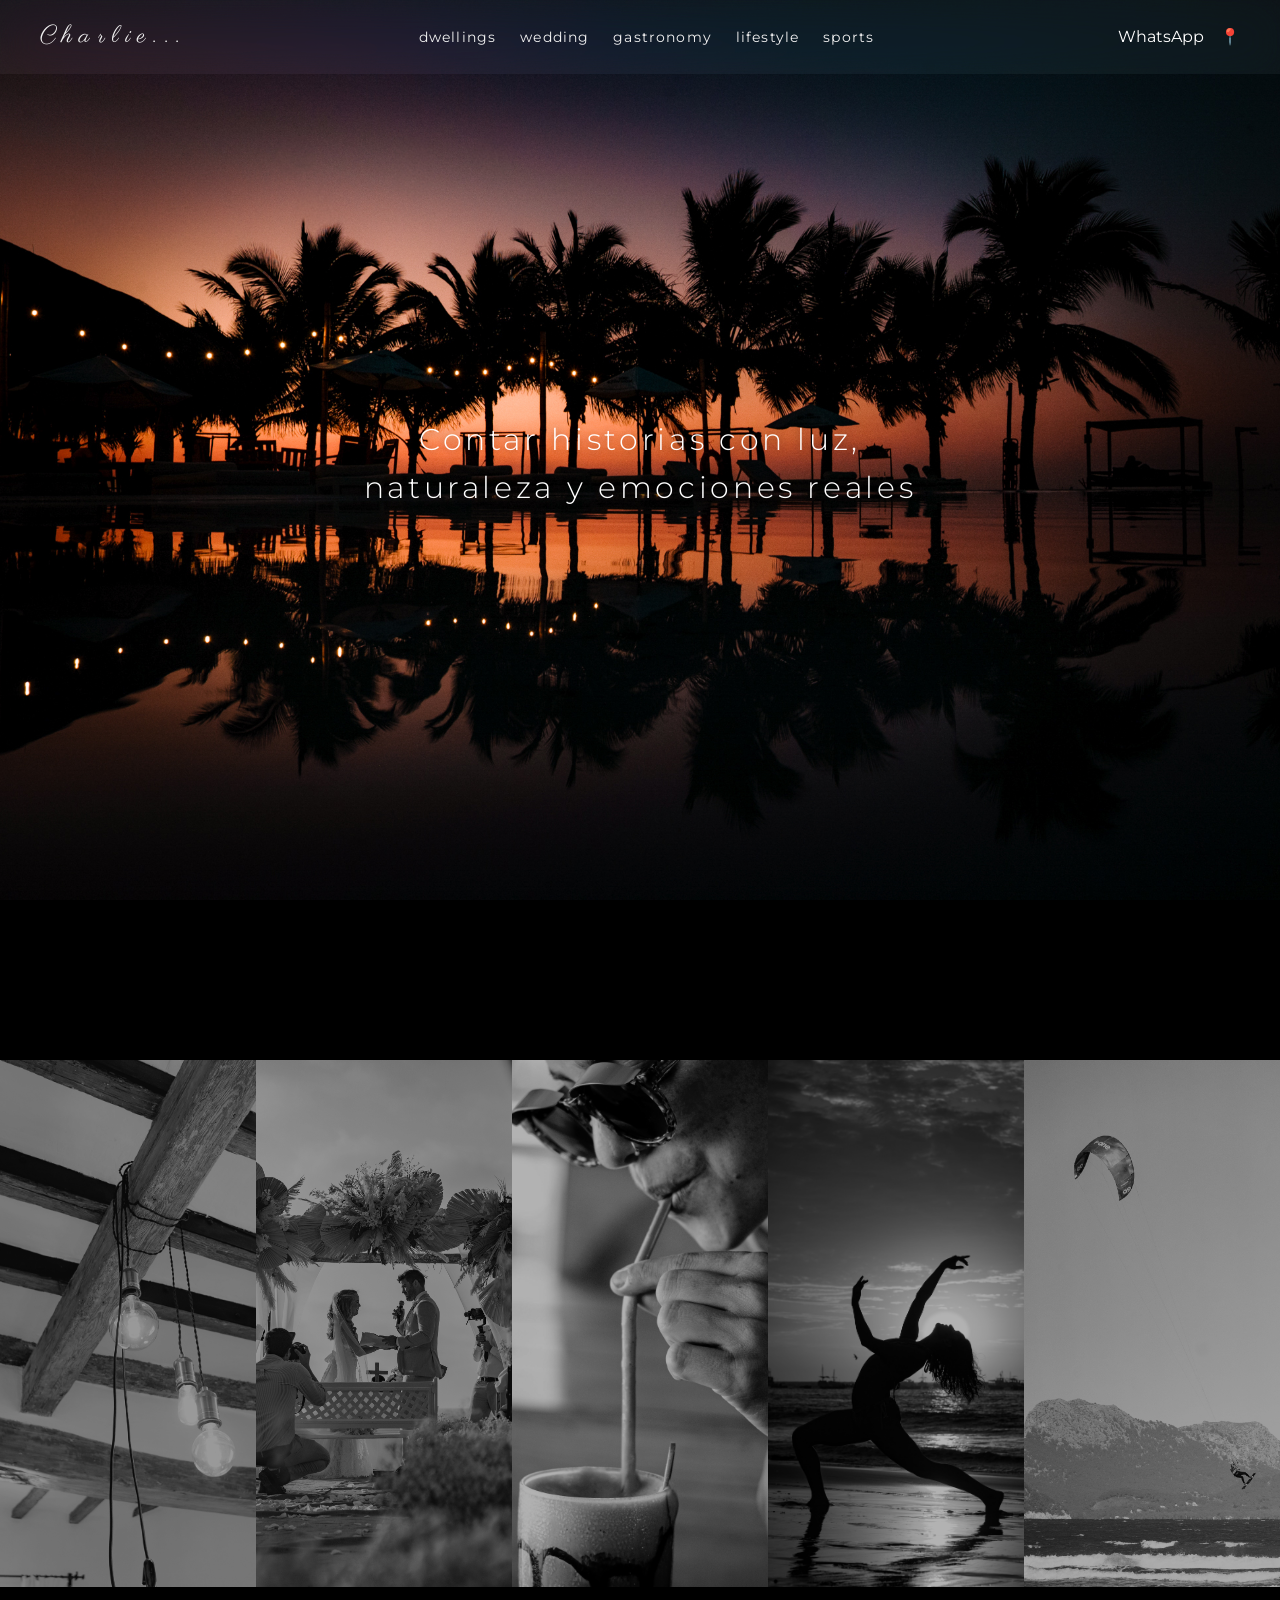
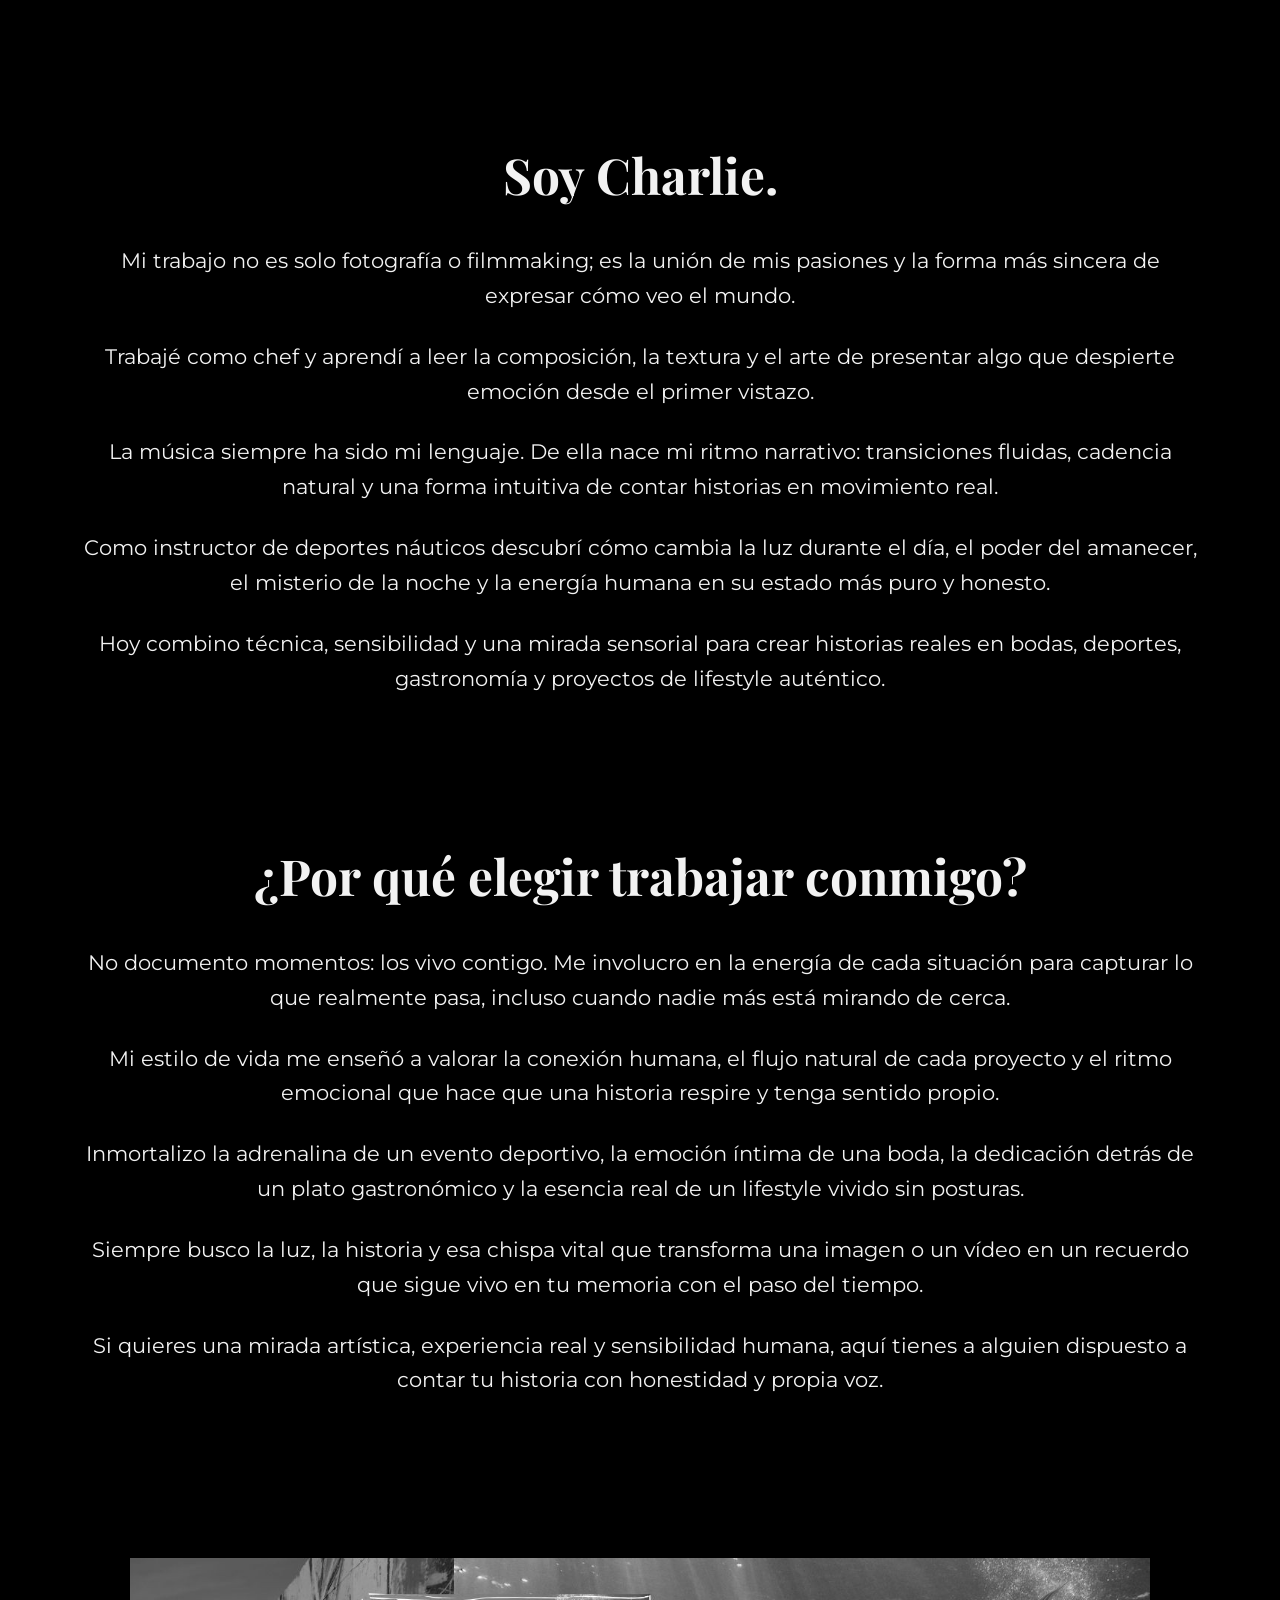
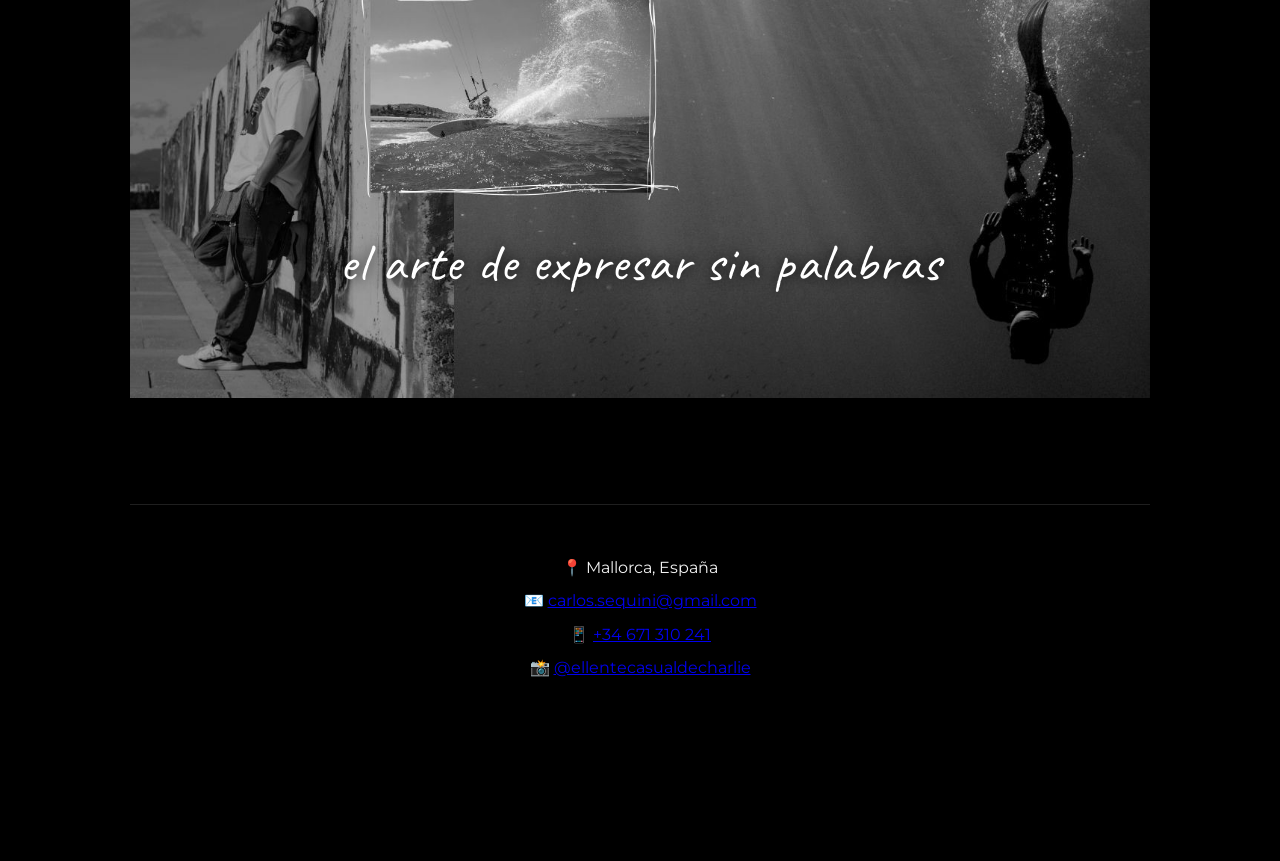
==== index.html @ 6c0941e6 "Update index.html" ====
<!DOCTYPE html>
<html lang="es">
<head>
  <meta charset="UTF-8" />
  <meta name="viewport" content="width=device-width, initial-scale=1.0" />
  <title>Charlie...</title>

  <!-- Fuentes -->
  <link href="https://fonts.googleapis.com/css2?family=Parisienne&display=swap" rel="stylesheet">
  <link href="https://fonts.googleapis.com/css2?family=Playfair+Display:wght@400;500&family=Montserrat:wght@300;400;500;600&display=swap" rel="stylesheet">
  <link href="https://fonts.googleapis.com/css2?family=Caveat:wght@400;600&display=swap" rel="stylesheet">

  <style>
    * { margin: 0; padding: 0; box-sizing: border-box; }

    body {
      background-color: #000;
      color: #f2f2f2;
      font-family: "Montserrat", sans-serif;
      line-height: 1.6;
    }

    /* HEADER CRISTAL → OSCURO AL SCROLL */
    .main-header {
      position: fixed;
      top: 0; left: 0;
      width: 100%;
      padding: 18px 40px;
      display: flex;
      align-items: center;
      justify-content: space-between;
      background: rgba(255, 255, 255, 0.05);     /* cristal real */
      backdrop-filter: blur(18px) saturate(160%);
      -webkit-backdrop-filter: blur(18px) saturate(160%);
      z-index: 100;
      transition: background 0.35s ease, backdrop-filter 0.35s ease;
    }

    .main-header.scrolled {
      background: rgba(0, 0, 0, 0.55);           /* oscuro al hacer scroll */
      backdrop-filter: blur(8px);
      -webkit-backdrop-filter: blur(8px);
    }

    .logo {
      font-family: "Parisienne", cursive;
      font-size: 1.5rem;
      letter-spacing: 0.3em;
    }

    .main-nav {
      display: flex;
      gap: 24px;
      font-size: 0.9rem;
    }

    .main-nav a,
    .main-nav a:visited {
      color: #f2f2f2;
      text-decoration: none;
      text-transform: lowercase;
      letter-spacing: 0.08em;
      transition: opacity 0.3s ease;
    }

    .main-nav a:hover { opacity: 0.7; }

    .header-icons a {
      color: #fff;
      text-decoration: none;
      margin-left: 12px;
    }

    /* HERO */
    .hero {
      position: relative;
      overflow: hidden;
      min-height: 100vh;  /* ocupa 100% pantalla */
    }

    .hero-image {
      width: 100%;
      height: 100vh;
      object-fit: cover;
      display: block;
    }

    .hero-text {
      position: absolute;
      bottom: 43%;
      left: 50%;
      transform: translateX(-50%);
      text-align: center;
      font-size: 1.9rem;
      font-weight: 300;
      color: #fff;
      letter-spacing: 0.12em;
      text-shadow: 0 1px 8px rgba(0,0,0,0.45);
    }

    /* CATEGORÍAS */
    .categories {
      display: grid;
      grid-template-columns: repeat(5, 1fr);
      gap: 0;
      width: 100%;
      margin-top: 160px;
    }
    .category {
      position: relative;
      overflow: hidden;
    }
    .category img {
      width: 100%;
      aspect-ratio: 271/558;
      object-fit: cover;
      filter: grayscale(100%) brightness(70%);
      transition: filter 0.4s ease, transform 0.4s ease;
    }
    .category:hover img {
      filter: grayscale(0) brightness(100%);
      transform: scale(1.02);
    }
    .category h3 {
      position: absolute;
      bottom: 22px;
      left: 50%;
      transform: translateX(-50%);
      color: white;
      font-size: 1.1rem;
      opacity: 0;
      text-shadow: 0 0 8px rgba(0,0,0,0.8);
      transition: opacity 0.4s ease;
    }
    .category:hover h3 { opacity: 1; }


    /* ABOUT */
    .about {
      max-width: 1300px;
      margin: 140px auto;
      padding: 0 6vw;
      text-align: center;
    }
    .about-title {
      font-family: "Playfair Display", serif;
      font-size: 3.1rem;
      margin-bottom: 30px;
    }
    .about-text {
      max-width: 1200px;
      margin: 0 auto;
      font-size: 1.32rem;
      line-height: 1.65;
      text-align: center;
    }
    .about-text p { margin-bottom: 26px; }


    /* WHY */
    .why {
      max-width: 1300px;
      margin: 140px auto;
      padding: 0 6vw;
      text-align: center;
    }
    .why-title {
      font-family: "Playfair Display", serif;
      font-size: 3.1rem;
      margin-bottom: 30px;
    }
    .why-text p {
      margin-bottom: 26px;
      font-size: 1.32rem;
      line-height: 1.65;
      text-align: center;
    }


    /* CONTACT + FOOTER */
    .contact-strip {
      max-width: 1100px;
      margin: 160px auto 180px;
      padding: 0 40px;
      position: relative;
      text-align: center;
    }

    .contact-strip-title {
      position: absolute;
      bottom: 52%;                        /* subido un poco más */
      left: 50%;
      transform: translateX(-50%);
      white-space: nowrap;                /* una sola línea */
      font-family: "Caveat", cursive;
      font-size: 3.3rem;
      color: #ffffff;
      text-shadow: 0 0 14px rgba(0,0,0,0.85);
      letter-spacing: 0.02em;
    }

    .contact-strip-image {
      width: 100%;
      height: auto;
      margin-bottom: 48px;
    }

    .contact-strip-info p {
      margin: 8px 0;
      font-size: 1rem;
    }

    .footer-line {
      width: 100%;
      height: 1px;
      background: rgba(255,255,255,0.12);
      margin: 50px 0;
    }

    .footer-content p {
      color: #ccc;
      margin: 6px 0;
    }
    .footer-content a {
      color: #ccc;
      text-decoration: none;
    }
    .footer-content a:hover {
      color: #fff;
    }

    /* ===== AJUSTES SOLO PARA MÓVIL ===== */
    @media (max-width: 600px) {

      /* Texto sobre la imagen de palmeras (hero) */
      .hero-text {
        bottom: 30%;              /* más abajo y centrado en móvil */
        font-size: 1.25rem;       /* más pequeño, más limpio */
        letter-spacing: 0.01em;   /* menos separación entre letras */
        line-height: 1.25;        /* compacto como título, no párrafo */
        width: 88%;               /* deja margen a los lados */
        left: 50%;
        transform: translateX(-50%);
        padding: 0;
        text-align: center;
      }

      /* Categorías una debajo de otra → scroll vertical */
      .categories {
        grid-template-columns: 1fr;
        margin-top: 60px;
      }

      .category img {
        aspect-ratio: 4 / 5;      /* relación más natural en móvil */
      }

      /* Título final adaptado a móvil pero 1 línea */
      .contact-strip-title {
        font-size: 7vw;           /* se adapta al ancho de pantalla */
        bottom: 58%;
      }
    }

  </style>
</head>


<body>

<header class="main-header">
  <div class="logo">Charlie...</div>
  <nav class="main-nav">
    <a href="dwellings.html">Dwellings</a>
    <a href="wedding.html">Wedding</a>
    <a href="gastronomy.html">Gastronomy</a>
    <a href="lifestyle.html">Lifestyle</a>
    <a href="sports.html">Sports</a>
  </nav>
  <div class="header-icons">
    <a href="https://wa.me/34671310241">WhatsApp</a>
    <a href="#contacto">📍</a>
  </div>
</header>


<section class="hero">
  <img src="palmeras.jpg" class="hero-image" alt="Palmeras">
  <div class="hero-text">Contar historias con luz, naturaleza y emociones reales</div>
</section>


<section class="categories">
  <a class="category" href="dwellings.html"><img src="dwellings.jpg" alt="Dwellings"><h3>Dwellings</h3></a>
  <a class="category" href="wedding.html"><img src="wedding.jpg" alt="Wedding"><h3>Wedding</h3></a>
  <a class="category" href="gastronomy.html"><img src="gastronomy.jpg" alt="Gastronomy"><h3>Gastronomy</h3></a>
  <a class="category" href="lifestyle.html"><img src="lifestyle.jpg" alt="Lifestyle"><h3>Lifestyle</h3></a>
  <a class="category" href="sports.html"><img src="saul.jpg" alt="Sports"><h3>Sports</h3></a>
</section>


<section class="about">
  <h2 class="about-title">Soy Charlie.</h2>
  <div class="about-text">
    <p>Mi trabajo no es solo fotografía o filmmaking; es la unión de mis pasiones y la forma más sincera de expresar cómo&nbsp;veo&nbsp;el&nbsp;mundo.</p>
    <p>Trabajé como chef y aprendí a leer la composición, la textura y el arte de presentar algo que despierte emoción desde&nbsp;el&nbsp;primer&nbsp;vistazo.</p>
    <p>La música siempre ha sido mi lenguaje. De ella nace mi ritmo narrativo: transiciones fluidas, cadencia natural y una forma intuitiva de contar historias en&nbsp;movimiento&nbsp;real.</p>
    <p>Como instructor de deportes náuticos descubrí cómo cambia la luz durante el día, el poder del amanecer, el misterio de la noche y la energía humana en su estado más&nbsp;puro&nbsp;y&nbsp;honesto.</p>
    <p>Hoy combino técnica, sensibilidad y una mirada sensorial para crear historias reales en bodas, deportes, gastronomía y proyectos de&nbsp;lifestyle&nbsp;auténtico.</p>
  </div>
</section>


<section class="why">
  <h2 class="why-title">¿Por qué elegir trabajar conmigo?</h2>
  <div class="why-text">
    <p>No documento momentos: los vivo contigo. Me involucro en la energía de cada situación para capturar lo que realmente pasa, incluso cuando nadie más está&nbsp;mirando&nbsp;de&nbsp;cerca.</p>
    <p>Mi estilo de vida me enseñó a valorar la conexión humana, el flujo natural de cada proyecto y el ritmo emocional que hace que una historia respire y tenga&nbsp;sentido&nbsp;propio.</p>
    <p>Inmortalizo la adrenalina de un evento deportivo, la emoción íntima de una boda, la dedicación detrás de un plato gastronómico y la esencia real de un lifestyle vivido&nbsp;sin&nbsp;posturas.</p>
    <p>Siempre busco la luz, la historia y esa chispa vital que transforma una imagen o un vídeo en un recuerdo que sigue vivo en tu memoria con el paso&nbsp;del&nbsp;tiempo.</p>
    <p>Si quieres una mirada artística, experiencia real y sensibilidad humana, aquí tienes a alguien dispuesto a contar tu historia con honestidad&nbsp;y&nbsp;propia&nbsp;voz.</p>
  </div>
</section>


<section class="contact-strip" id="contacto">
  <div class="contact-strip-title">el arte de expresar sin palabras</div>

  <img src="pagina 3.jpg" class="contact-strip-image" alt="Contacto Charlie en Mallorca" />

  <div class="footer-line"></div>

  <div class="contact-strip-info">
    <p>📍 Mallorca, España</p>
    <p>📧 <a href="mailto:carlos.sequini@gmail.com">carlos.sequini@gmail.com</a></p>
    <p>📱 <a href="https://wa.me/34671310241" target="_blank">+34 671 310 241</a></p>
    <p>📸 <a href="https://instagram.com/ellentecasualdecharlie" target="_blank">@ellentecasualdecharlie</a></p>
  </div>
</section>


<script>
  // Header cristal → oscuro al hacer scroll
  window.addEventListener("scroll", function() {
    const header = document.querySelector('.main-header');
    if (window.scrollY > 50) {
      header.classList.add("scrolled");
    } else {
      header.classList.remove("scrolled");
    }
  });
</script>

</body>
</html>
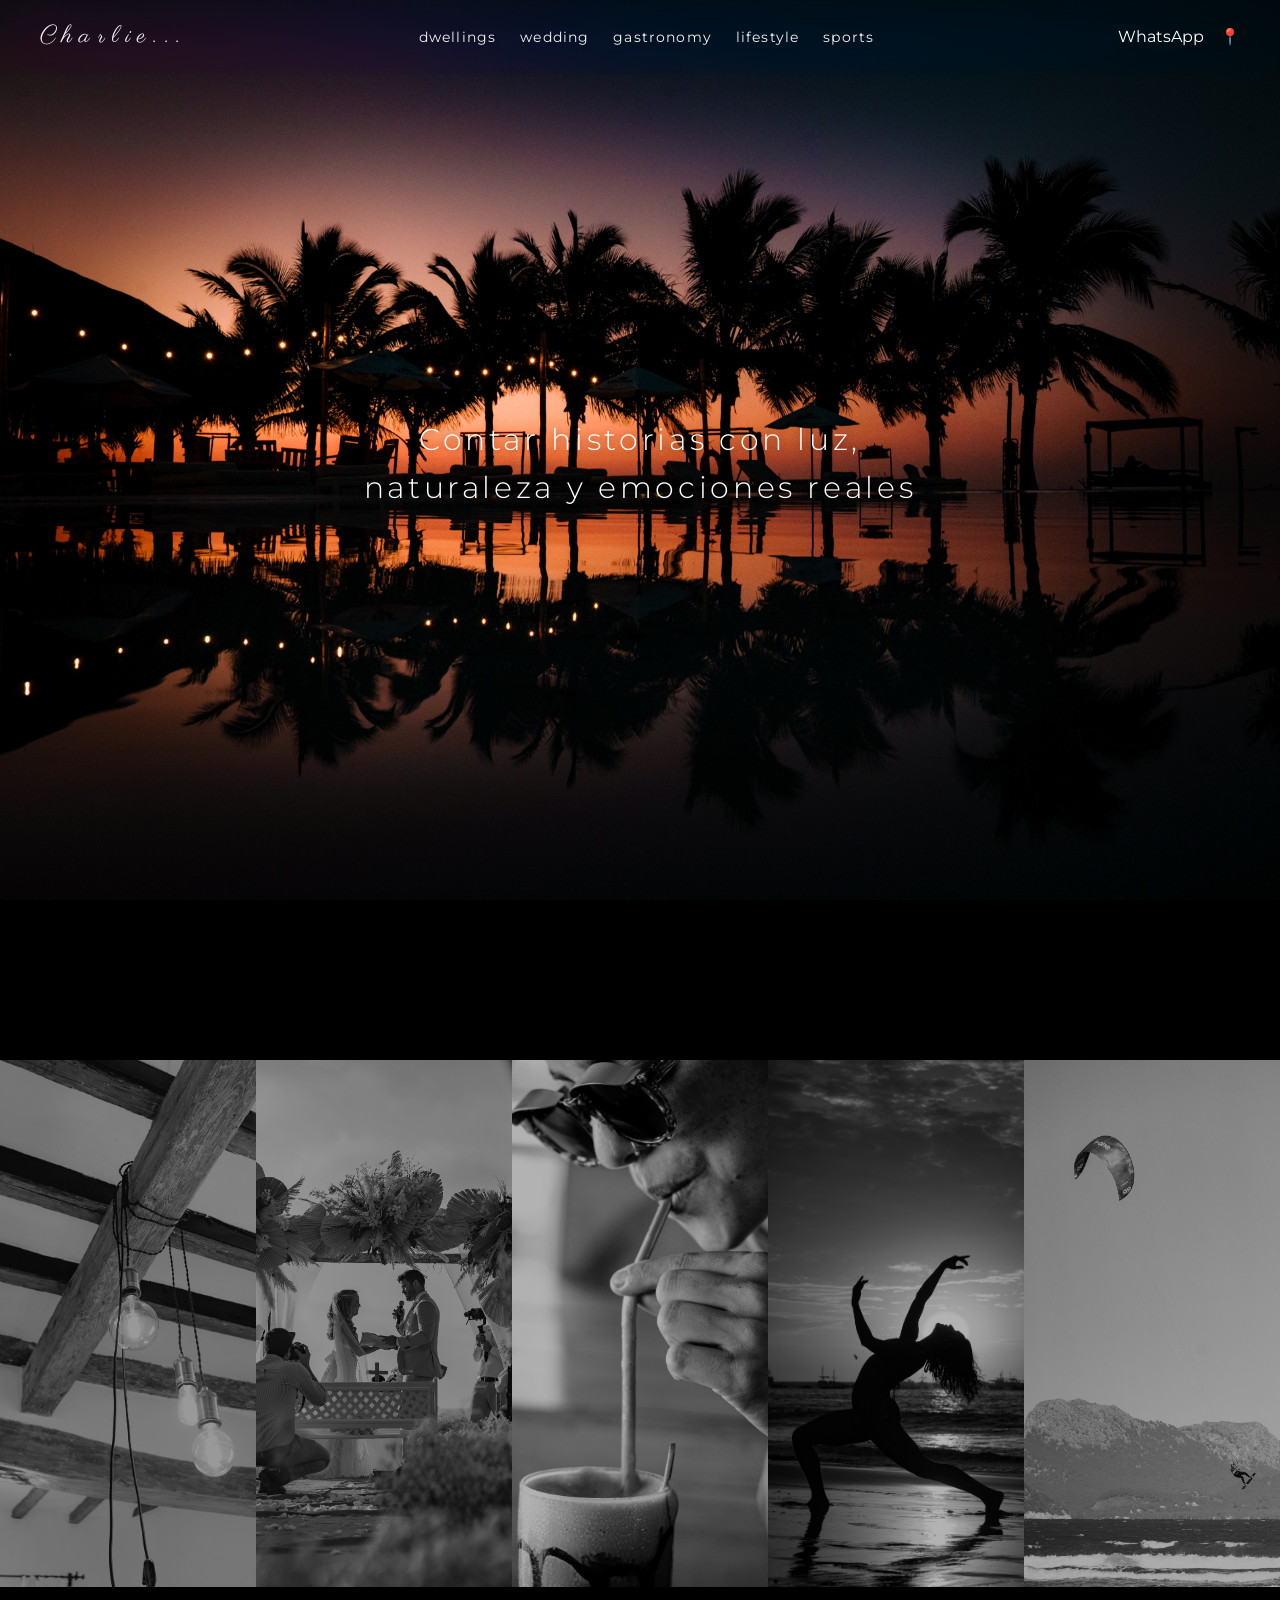
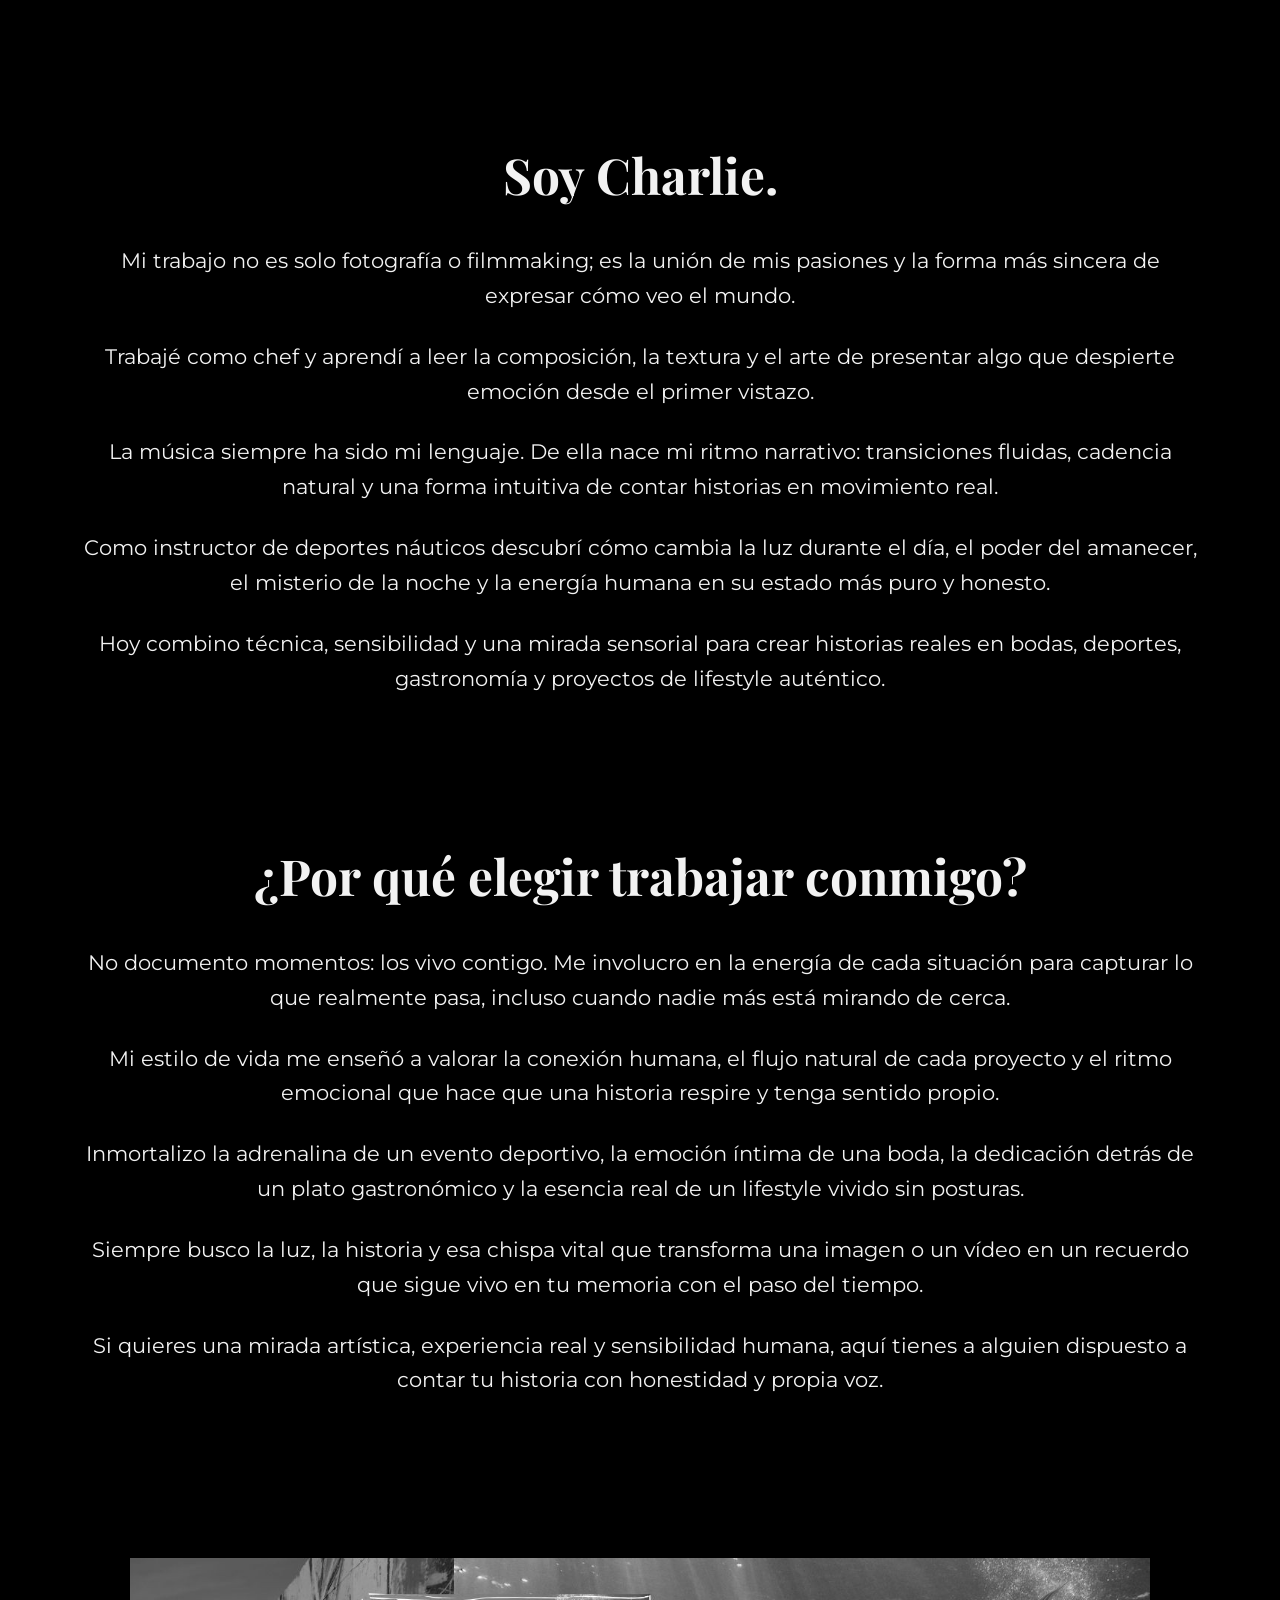
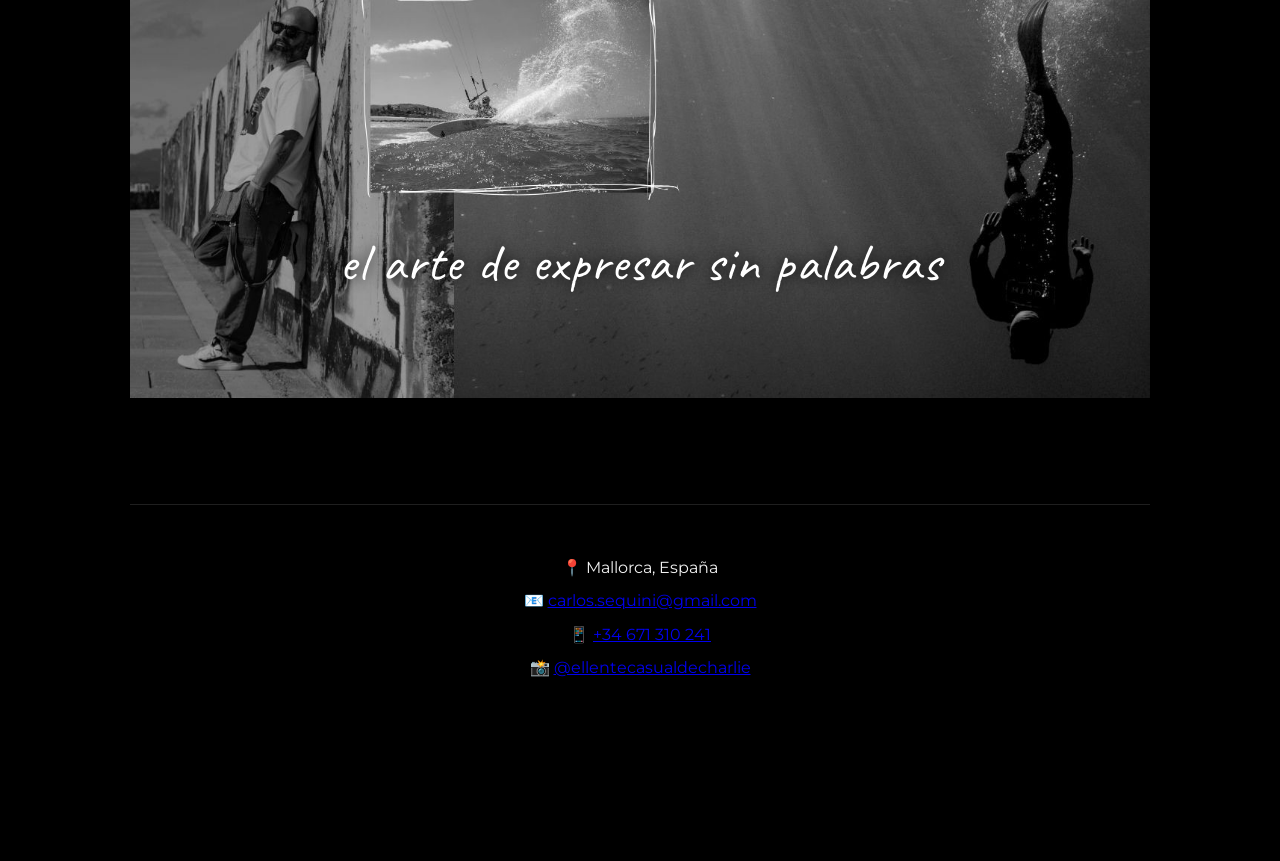
==== commit a79e6e9d: "Update index.html" ====
--- a/index.html
+++ b/index.html
@@ -20,27 +20,29 @@
       line-height: 1.6;
     }
 
-    /* HEADER CRISTAL → OSCURO AL SCROLL */
-    .main-header {
-      position: fixed;
-      top: 0; left: 0;
-      width: 100%;
-      padding: 18px 40px;
-      display: flex;
-      align-items: center;
-      justify-content: space-between;
-      background: rgba(255, 255, 255, 0.05);     /* cristal real */
-      backdrop-filter: blur(18px) saturate(160%);
-      -webkit-backdrop-filter: blur(18px) saturate(160%);
-      z-index: 100;
-      transition: background 0.35s ease, backdrop-filter 0.35s ease;
-    }
-
-    .main-header.scrolled {
-      background: rgba(0, 0, 0, 0.55);           /* oscuro al hacer scroll */
-      backdrop-filter: blur(8px);
-      -webkit-backdrop-filter: blur(8px);
-    }
+   /* Header transparente TOTAL al inicio */
+.main-header {
+  position: fixed;
+  top: 0; left: 0;
+  width: 100%;
+  padding: 18px 40px;
+  display: flex;
+  align-items: center;
+  justify-content: space-between;
+  background: rgba(255, 255, 255, 0);      /* 0 = transparente real */
+  backdrop-filter: blur(16px) saturate(200%); 
+  -webkit-backdrop-filter: blur(16px) saturate(200%);
+  z-index: 100;
+  transition: background 0.35s ease, backdrop-filter 0.35s ease;
+}
+
+/* Header oscuro al hacer scroll */
+.main-header.scrolled {
+  background: rgba(0, 0, 0, 0.55);
+  backdrop-filter: blur(8px);
+  -webkit-backdrop-filter: blur(8px);
+}
+
 
     .logo {
       font-family: "Parisienne", cursive;
@@ -231,6 +233,30 @@
 
     /* ===== AJUSTES SOLO PARA MÓVIL ===== */
     @media (max-width: 600px) {
+
+      /* HEADER RESPONSIVE PARA QUE NO SE CORTEN LAS CATEGORÍAS */
+      .main-header {
+        padding: 10px 16px;
+        flex-direction: column;         /* logo + menú + iconos en columna */
+        align-items: center;
+        gap: 8px;
+      }
+
+      .logo {
+        font-size: 1.1rem;
+        letter-spacing: 0.22em;
+      }
+
+      .main-nav {
+        flex-wrap: wrap;               /* permite 2 filas si hace falta */
+        justify-content: center;
+        gap: 10px;
+        font-size: 0.78rem;            /* un poco más pequeño para que quepa */
+      }
+
+      .header-icons {
+        font-size: 0.8rem;
+      }
 
       /* Texto sobre la imagen de palmeras (hero) */
       .hero-text {
@@ -353,3 +379,4 @@
 
 </body>
 </html>
+
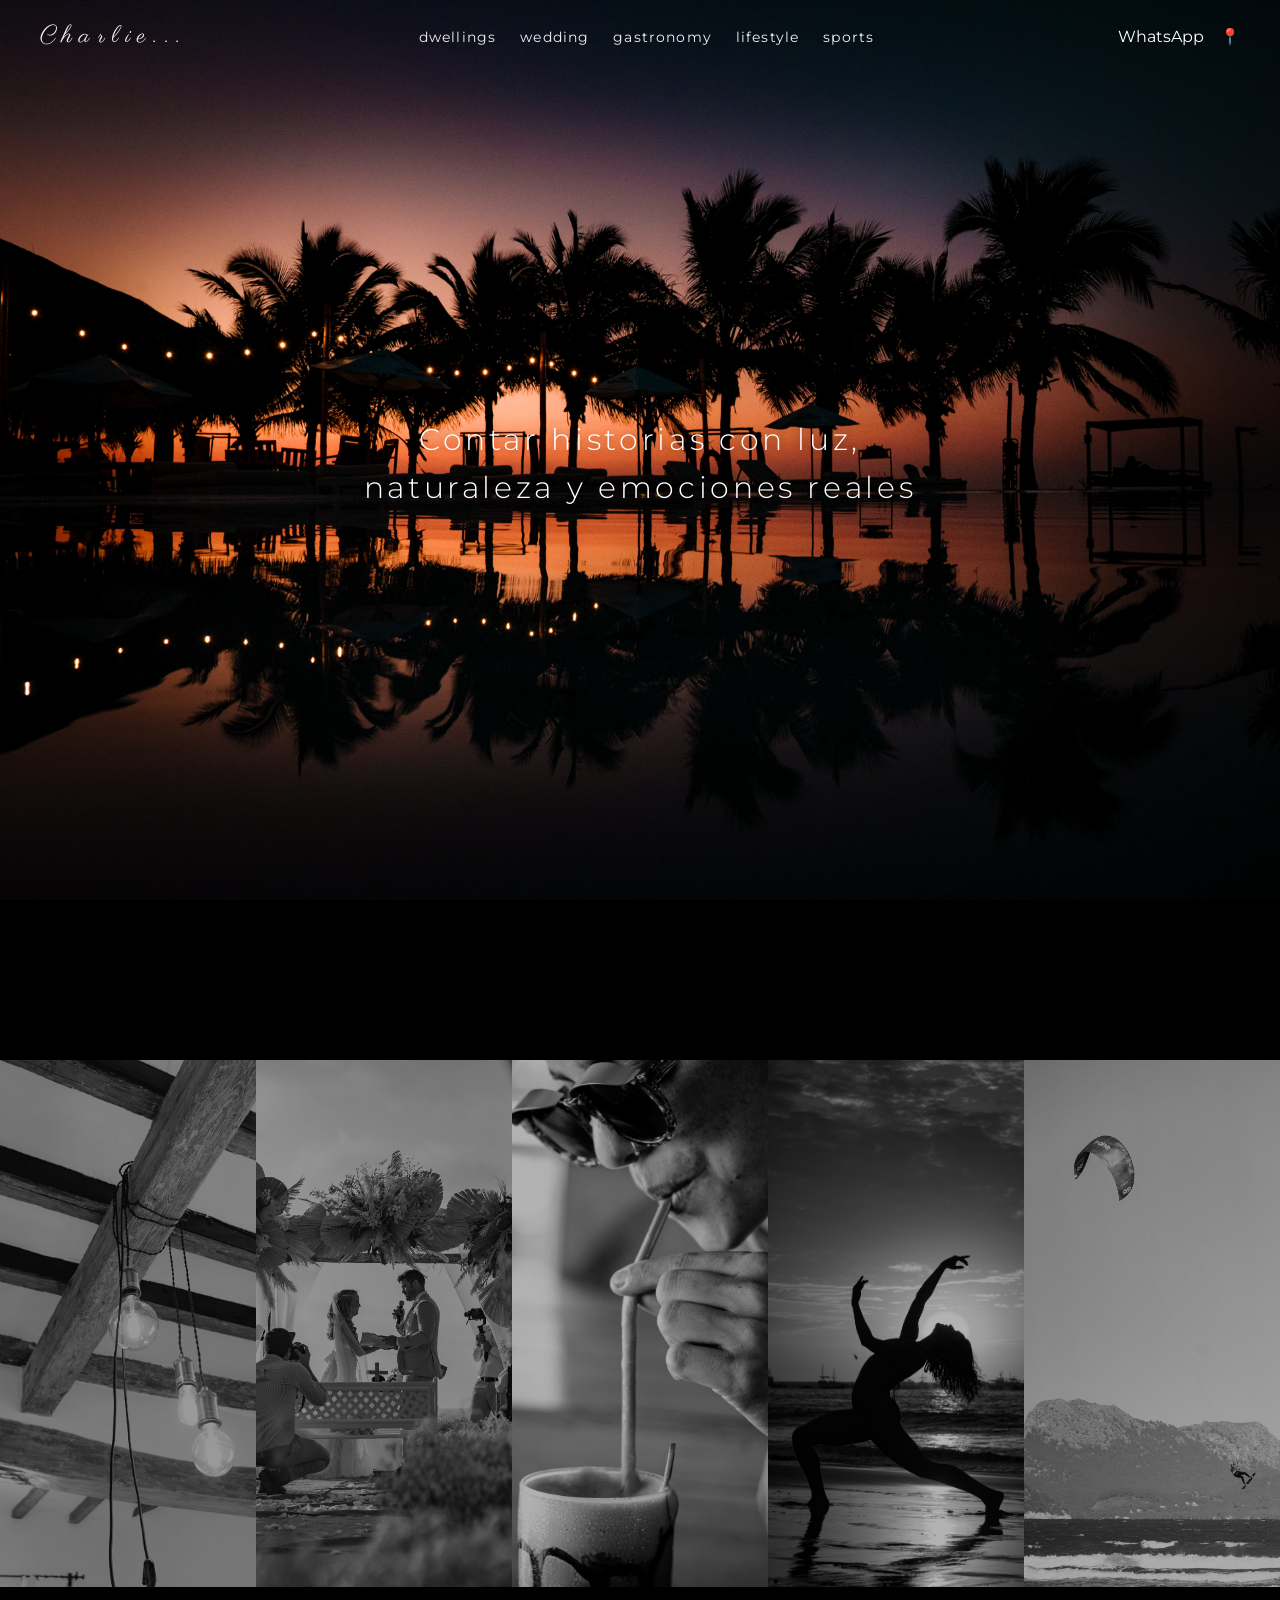
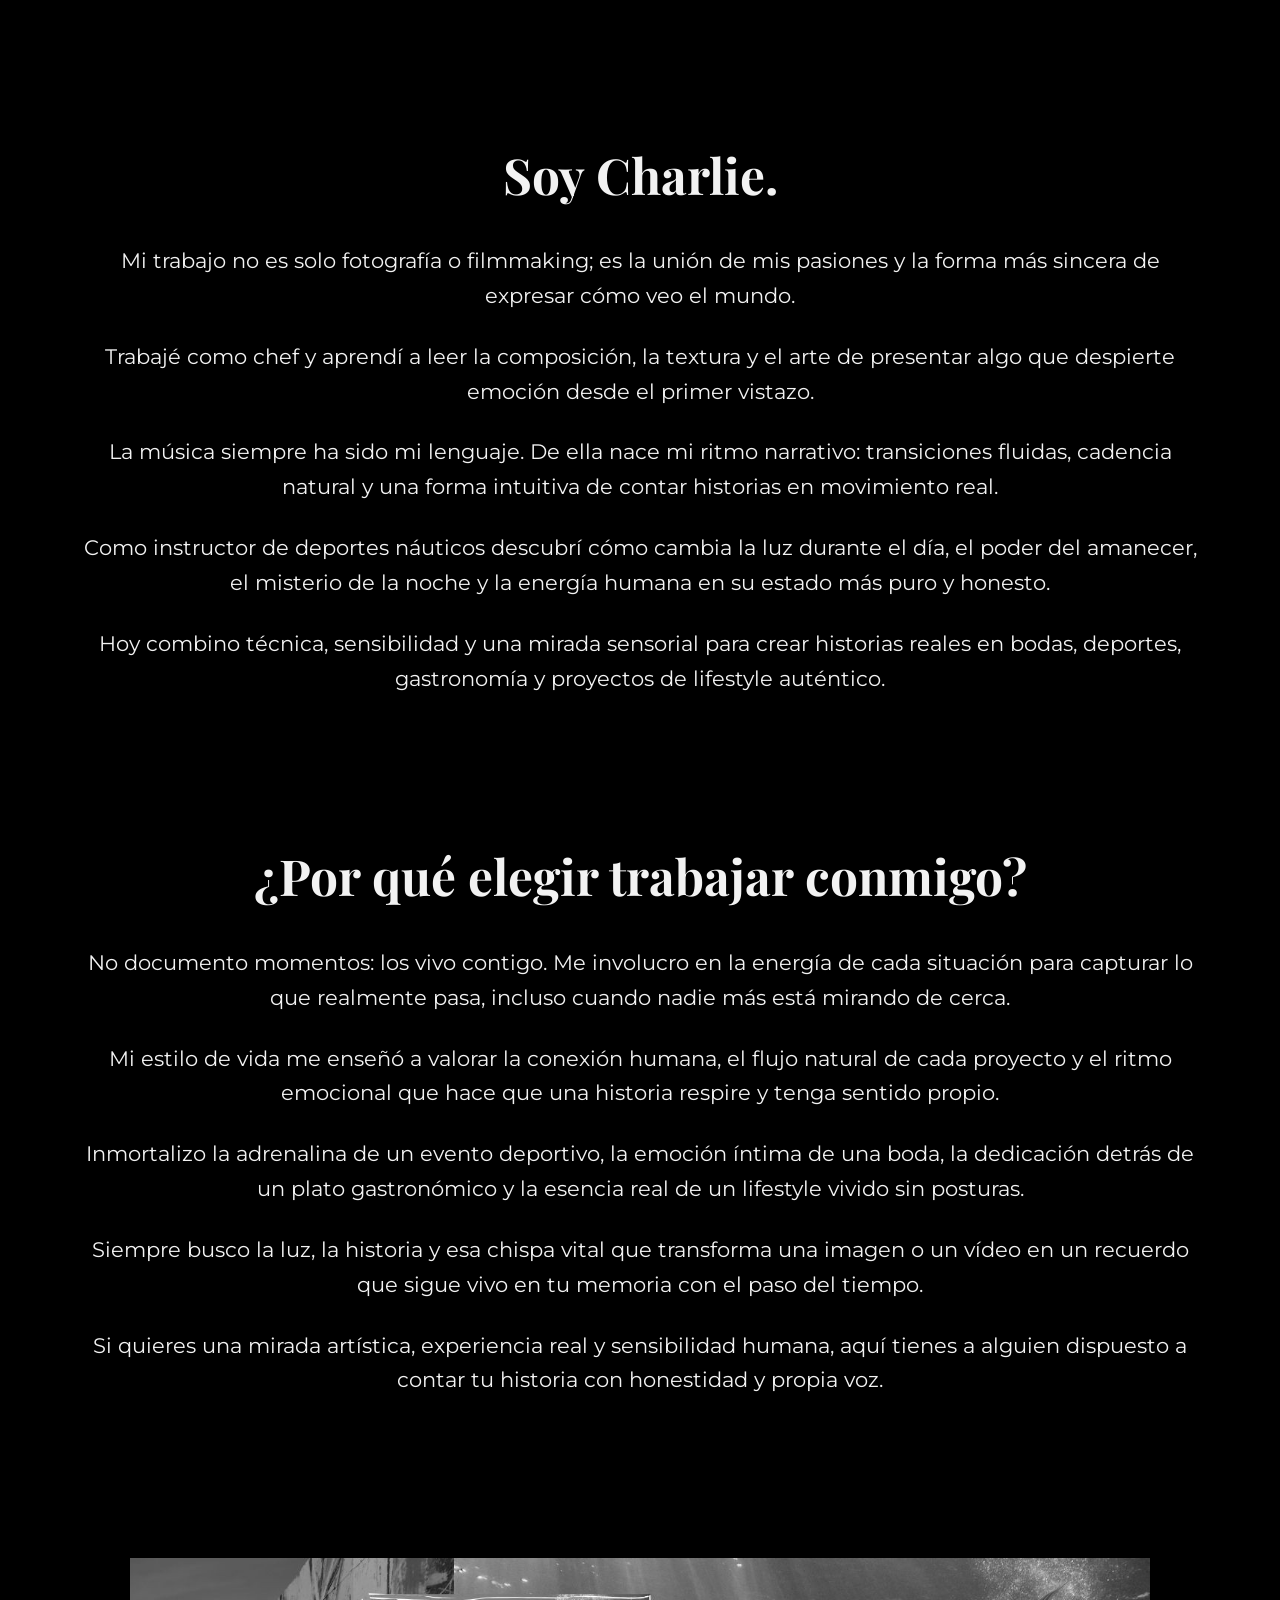
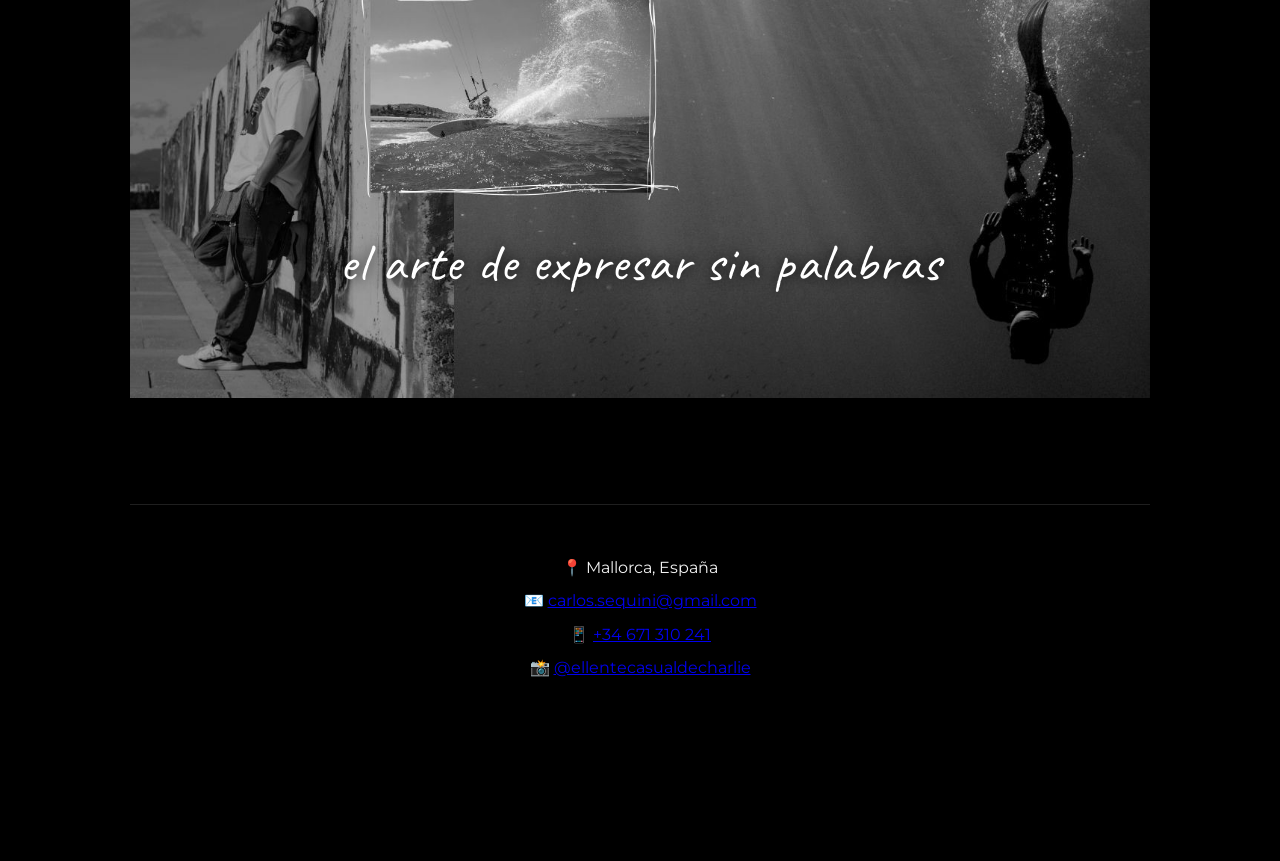
==== commit 8833002d: "Update index.html" ====
--- a/index.html
+++ b/index.html
@@ -20,7 +20,7 @@
       line-height: 1.6;
     }
 
-   /* Header transparente TOTAL al inicio */
+ /* HEADER — inicio transparente sin blur */
 .main-header {
   position: fixed;
   top: 0; left: 0;
@@ -29,19 +29,20 @@
   display: flex;
   align-items: center;
   justify-content: space-between;
-  background: rgba(255, 255, 255, 0);      /* 0 = transparente real */
-  backdrop-filter: blur(16px) saturate(200%); 
-  -webkit-backdrop-filter: blur(16px) saturate(200%);
+  background: rgba(0, 0, 0, 0);     /* transparente real */
+  backdrop-filter: none;            /* sin blur */
+  -webkit-backdrop-filter: none;
   z-index: 100;
   transition: background 0.35s ease, backdrop-filter 0.35s ease;
 }
 
-/* Header oscuro al hacer scroll */
+/* HEADER — luego al hacer scroll aparece el cristal oscuro con blur */
 .main-header.scrolled {
-  background: rgba(0, 0, 0, 0.55);
-  backdrop-filter: blur(8px);
-  -webkit-backdrop-filter: blur(8px);
+  background: rgba(0, 0, 0, 0.55);         /* overlay oscuro */
+  backdrop-filter: blur(14px);             /* blur como lo tenías */
+  -webkit-backdrop-filter: blur(14px);
 }
+
 
 
     .logo {
@@ -380,3 +381,4 @@
 </body>
 </html>
 
+
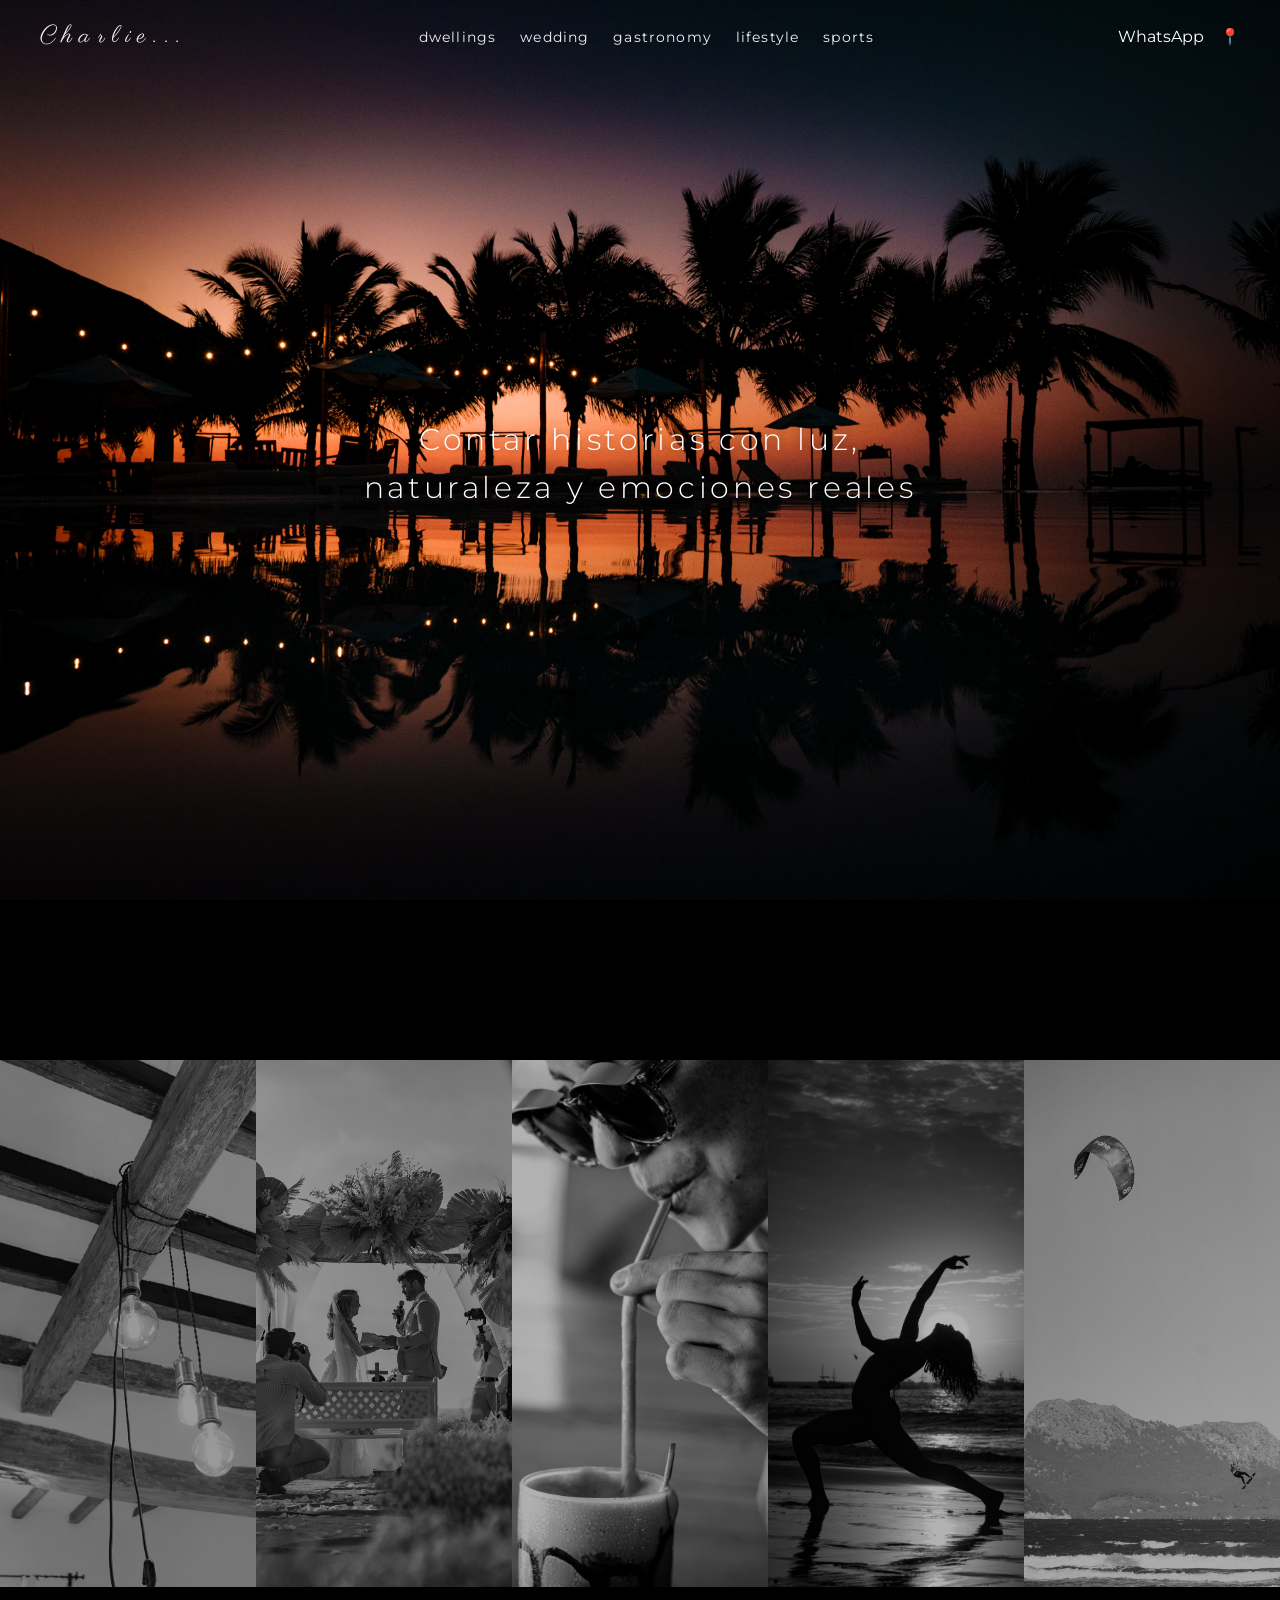
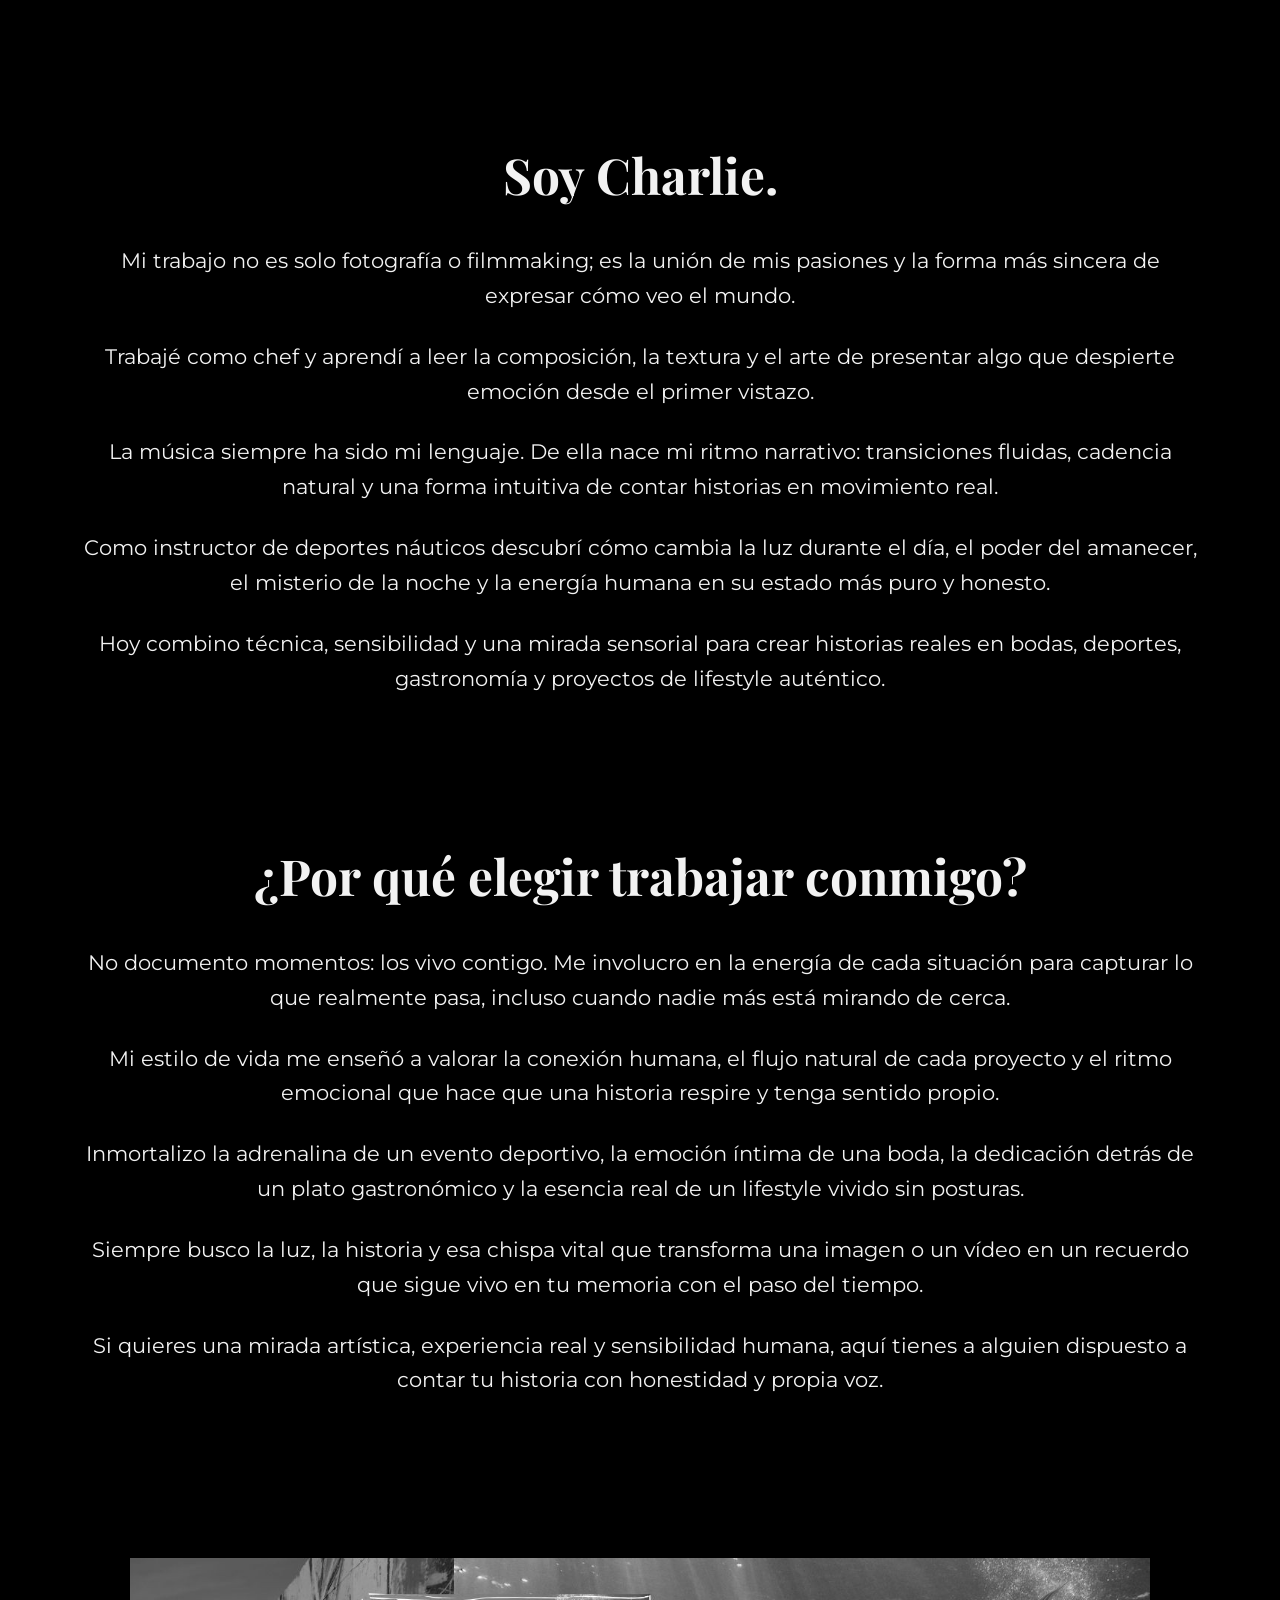
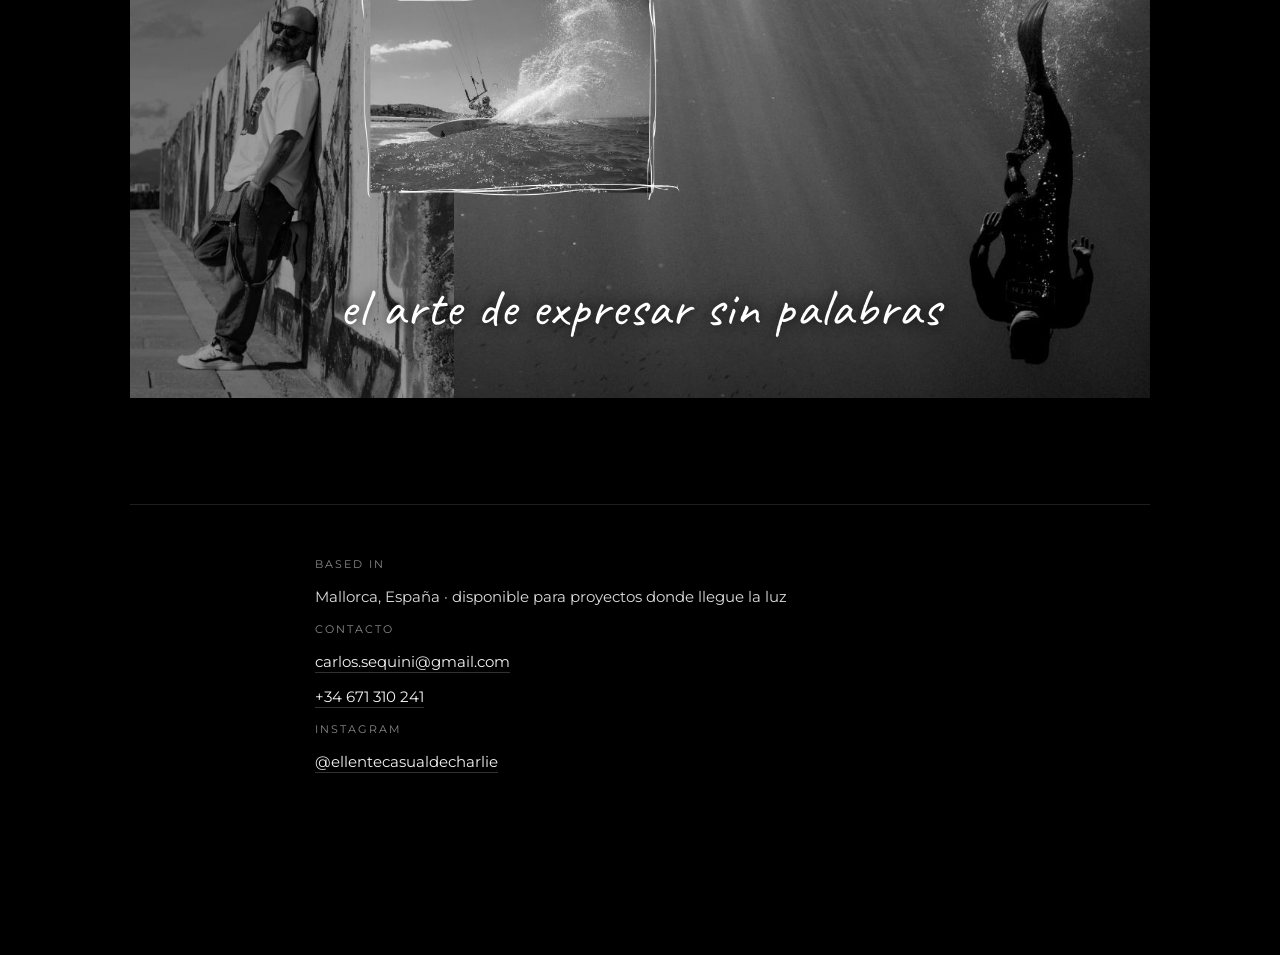
==== commit 02aa769d: "Update index.html" ====
--- a/index.html
+++ b/index.html
@@ -20,30 +20,28 @@
       line-height: 1.6;
     }
 
- /* HEADER — inicio transparente sin blur */
-.main-header {
-  position: fixed;
-  top: 0; left: 0;
-  width: 100%;
-  padding: 18px 40px;
-  display: flex;
-  align-items: center;
-  justify-content: space-between;
-  background: rgba(0, 0, 0, 0);     /* transparente real */
-  backdrop-filter: none;            /* sin blur */
-  -webkit-backdrop-filter: none;
-  z-index: 100;
-  transition: background 0.35s ease, backdrop-filter 0.35s ease;
-}
-
-/* HEADER — luego al hacer scroll aparece el cristal oscuro con blur */
-.main-header.scrolled {
-  background: rgba(0, 0, 0, 0.55);         /* overlay oscuro */
-  backdrop-filter: blur(14px);             /* blur como lo tenías */
-  -webkit-backdrop-filter: blur(14px);
-}
-
-
+    /* HEADER — inicio transparente sin blur */
+    .main-header {
+      position: fixed;
+      top: 0; left: 0;
+      width: 100%;
+      padding: 18px 40px;
+      display: flex;
+      align-items: center;
+      justify-content: space-between;
+      background: rgba(0, 0, 0, 0);     /* transparente real */
+      backdrop-filter: none;            /* sin blur */
+      -webkit-backdrop-filter: none;
+      z-index: 100;
+      transition: background 0.35s ease, backdrop-filter 0.35s ease;
+    }
+
+    /* HEADER — luego al hacer scroll aparece el cristal oscuro con blur */
+    .main-header.scrolled {
+      background: rgba(0, 0, 0, 0.55);         /* overlay oscuro */
+      backdrop-filter: blur(14px);             /* blur como lo tenías */
+      -webkit-backdrop-filter: blur(14px);
+    }
 
     .logo {
       font-family: "Parisienne", cursive;
@@ -208,11 +206,6 @@
       margin-bottom: 48px;
     }
 
-    .contact-strip-info p {
-      margin: 8px 0;
-      font-size: 1rem;
-    }
-
     .footer-line {
       width: 100%;
       height: 1px;
@@ -230,6 +223,41 @@
     }
     .footer-content a:hover {
       color: #fff;
+    }
+
+    /* ===== ESTILO EDITORIAL PARA CONTACTO ===== */
+    .contact-strip-info {
+      max-width: 650px;
+      margin: 0 auto;
+      text-align: left;
+      font-size: 0.95rem;
+      line-height: 1.7;
+      color: #dcdcdc;
+    }
+
+    .contact-strip-info p {
+      margin: 4px 0 10px;
+    }
+
+    .contact-strip-info a {
+      color: #f2f2f2;
+      text-decoration: none;
+      border-bottom: 1px solid rgba(242,242,242,0.2);
+      padding-bottom: 1px;
+      transition: border-color 0.3s ease;
+    }
+
+    .contact-strip-info a:hover {
+      border-bottom-color: rgba(242,242,242,0.6);
+    }
+
+    .contact-label {
+      text-transform: uppercase;
+      letter-spacing: 0.18em;
+      font-size: 0.7rem;
+      color: #888;
+      margin-top: 22px;
+      margin-bottom: 2px;
     }
 
     /* ===== AJUSTES SOLO PARA MÓVIL ===== */
@@ -358,10 +386,15 @@
   <div class="footer-line"></div>
 
   <div class="contact-strip-info">
-    <p>📍 Mallorca, España</p>
-    <p>📧 <a href="mailto:carlos.sequini@gmail.com">carlos.sequini@gmail.com</a></p>
-    <p>📱 <a href="https://wa.me/34671310241" target="_blank">+34 671 310 241</a></p>
-    <p>📸 <a href="https://instagram.com/ellentecasualdecharlie" target="_blank">@ellentecasualdecharlie</a></p>
+    <p class="contact-label">based in</p>
+    <p>Mallorca, España · disponible para proyectos donde llegue la luz</p>
+
+    <p class="contact-label">contacto</p>
+    <p><a href="mailto:carlos.sequini@gmail.com">carlos.sequini@gmail.com</a></p>
+    <p><a href="https://wa.me/34671310241" target="_blank">+34 671&nbsp;310&nbsp;241</a></p>
+
+    <p class="contact-label">instagram</p>
+    <p><a href="https://instagram.com/ellentecasualdecharlie" target="_blank">@ellentecasualdecharlie</a></p>
   </div>
 </section>
 
@@ -380,5 +413,3 @@
 
 </body>
 </html>
-
-
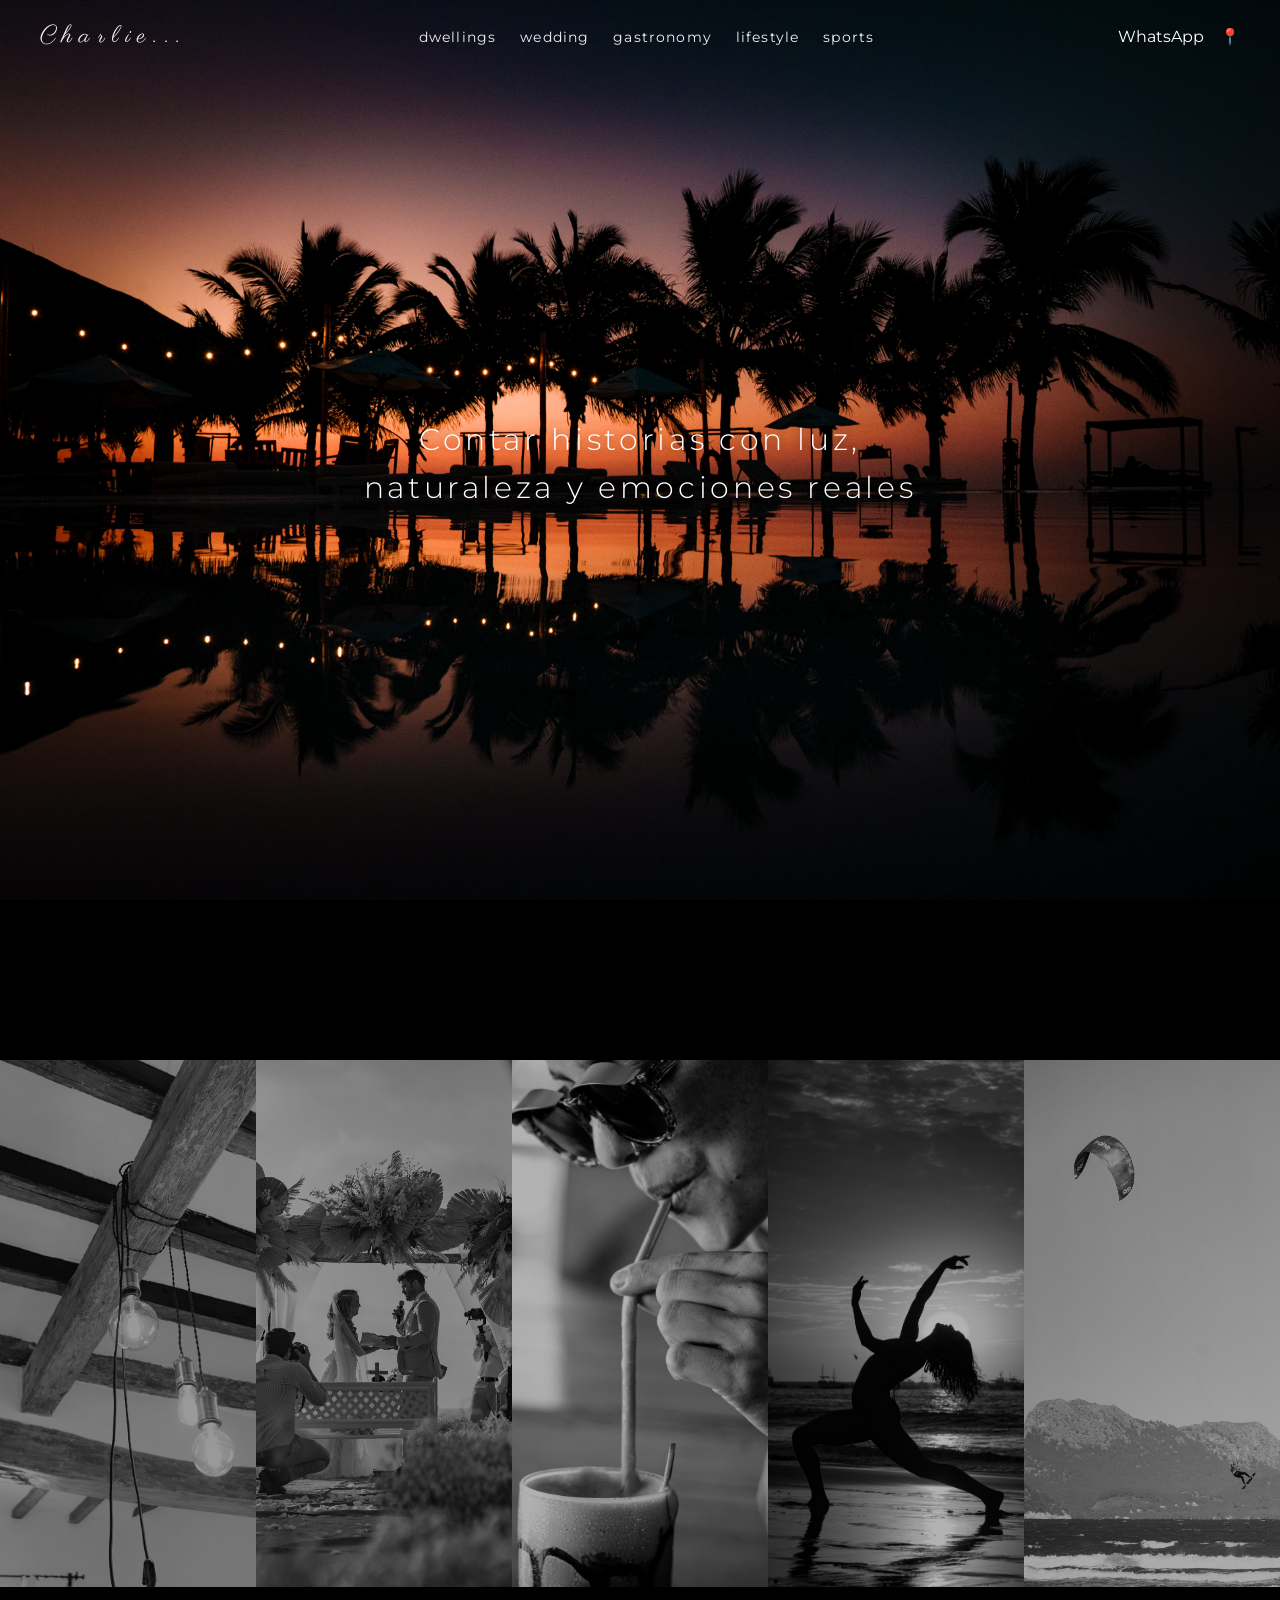
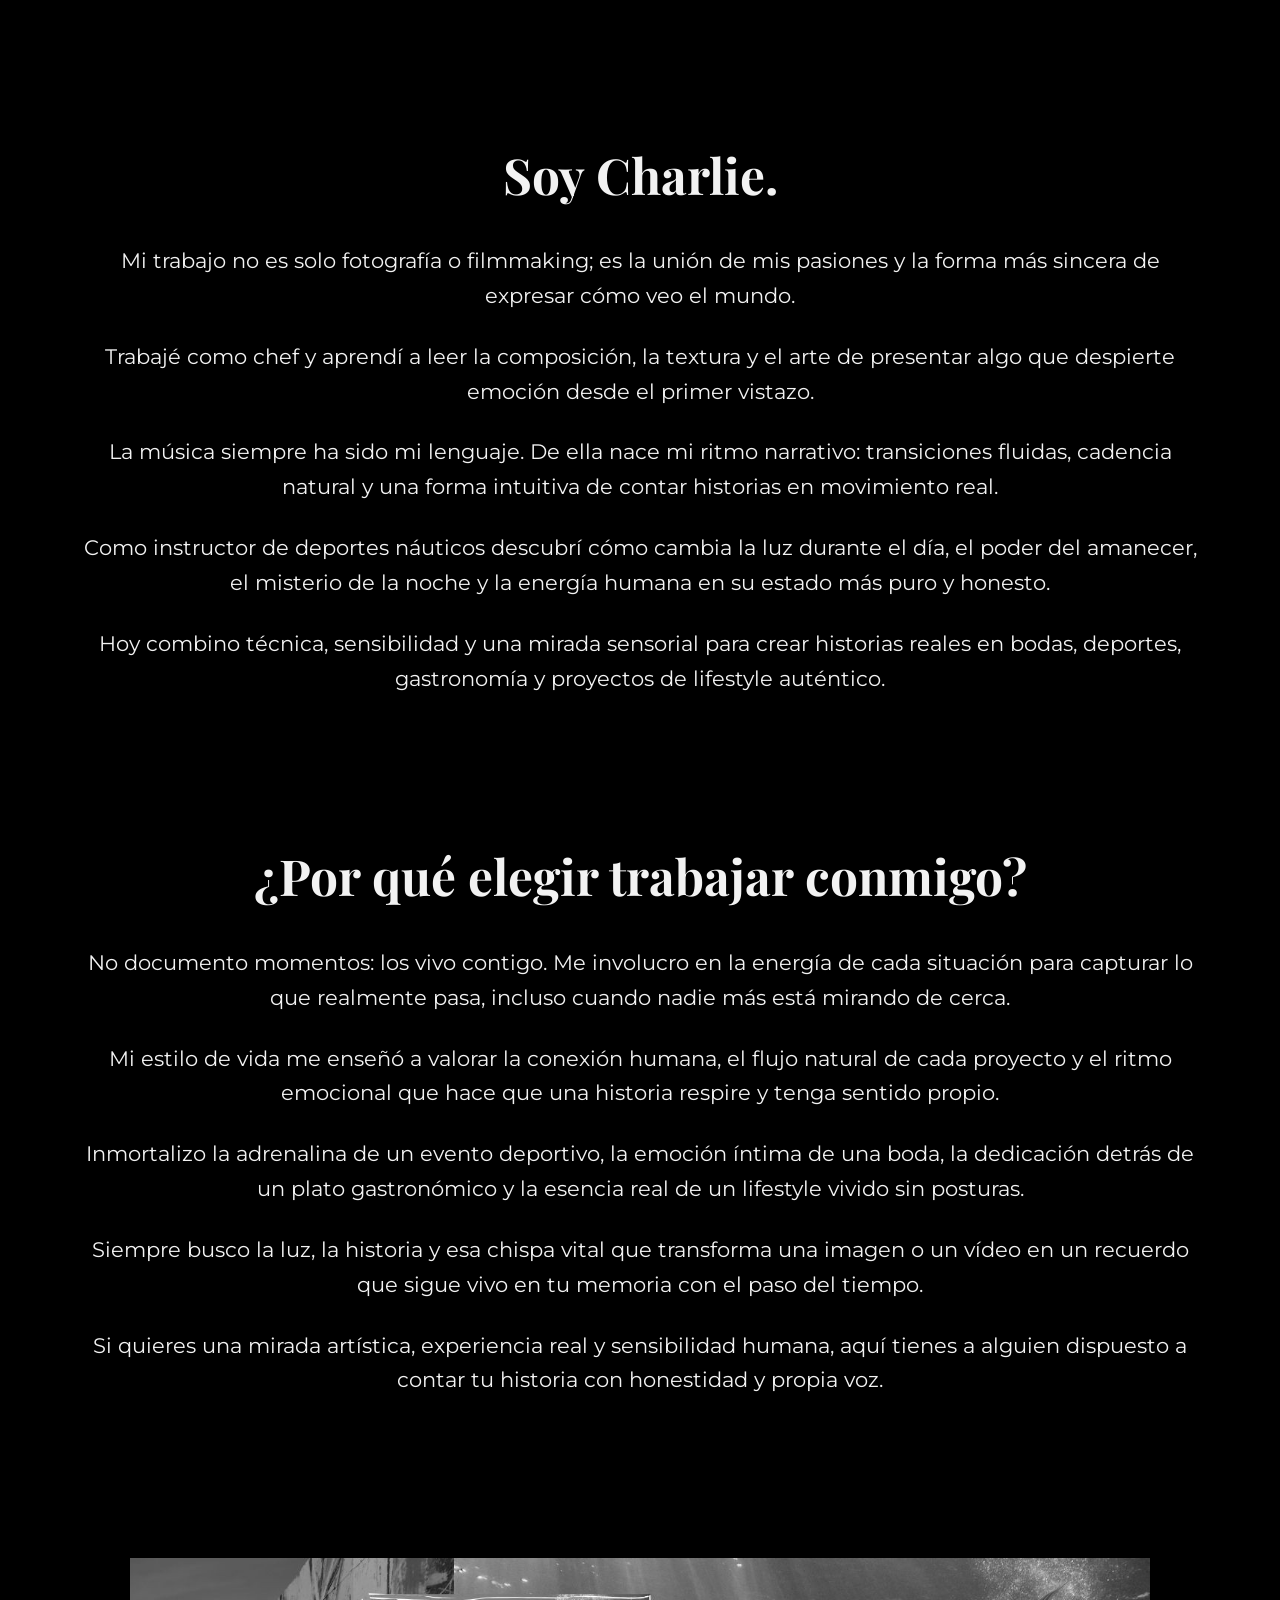
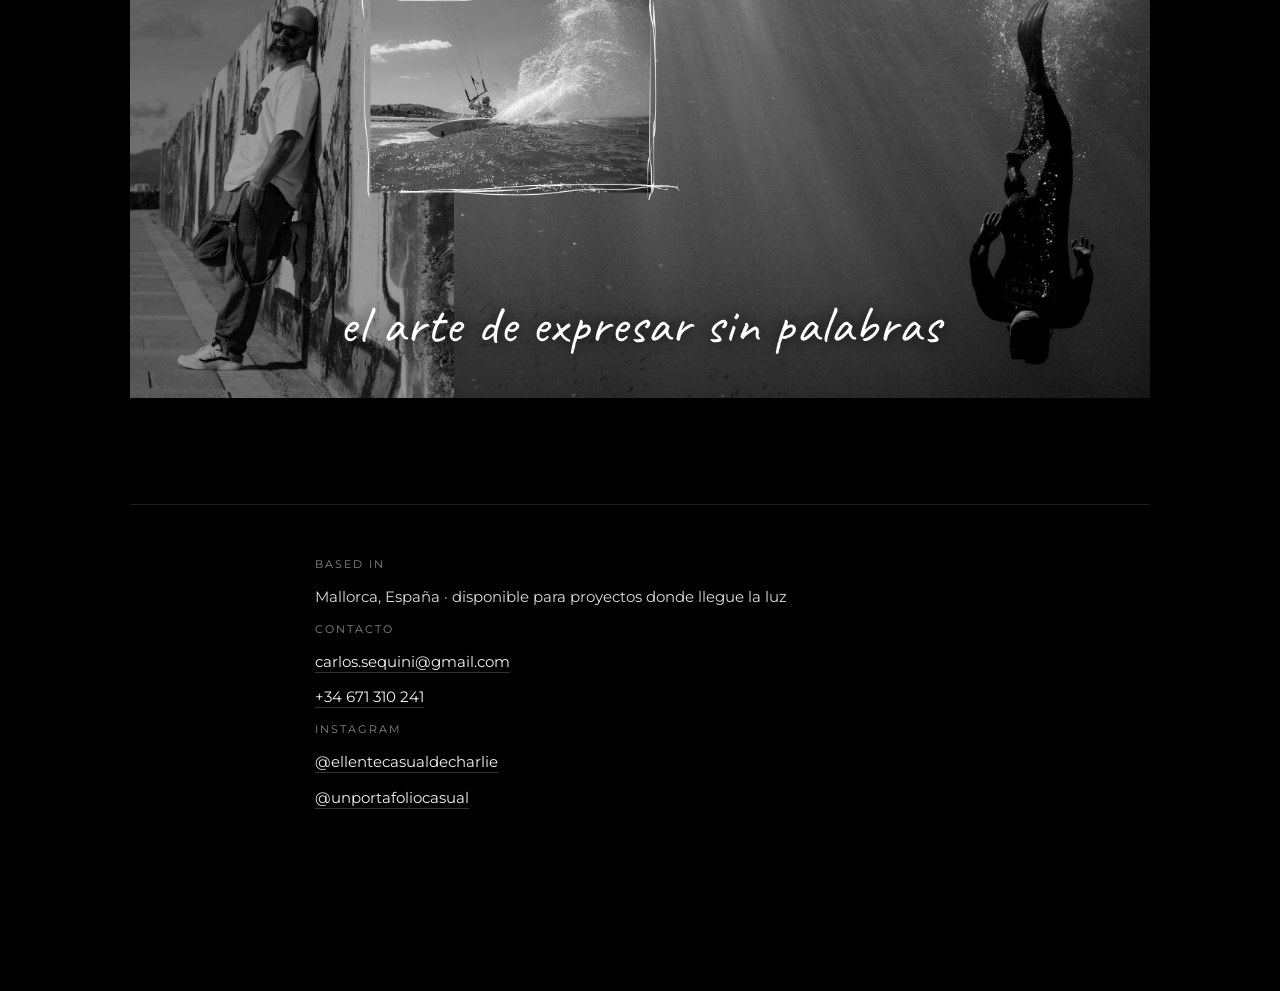
==== commit 0cf38939: "Update index.html" ====
--- a/index.html
+++ b/index.html
@@ -395,6 +395,7 @@
 
     <p class="contact-label">instagram</p>
     <p><a href="https://instagram.com/ellentecasualdecharlie" target="_blank">@ellentecasualdecharlie</a></p>
+    <p><a href="https://instagram.com/unportafoliocasual" target="_blank">@unportafoliocasual</a></p>
   </div>
 </section>
 
@@ -413,3 +414,4 @@
 
 </body>
 </html>
+
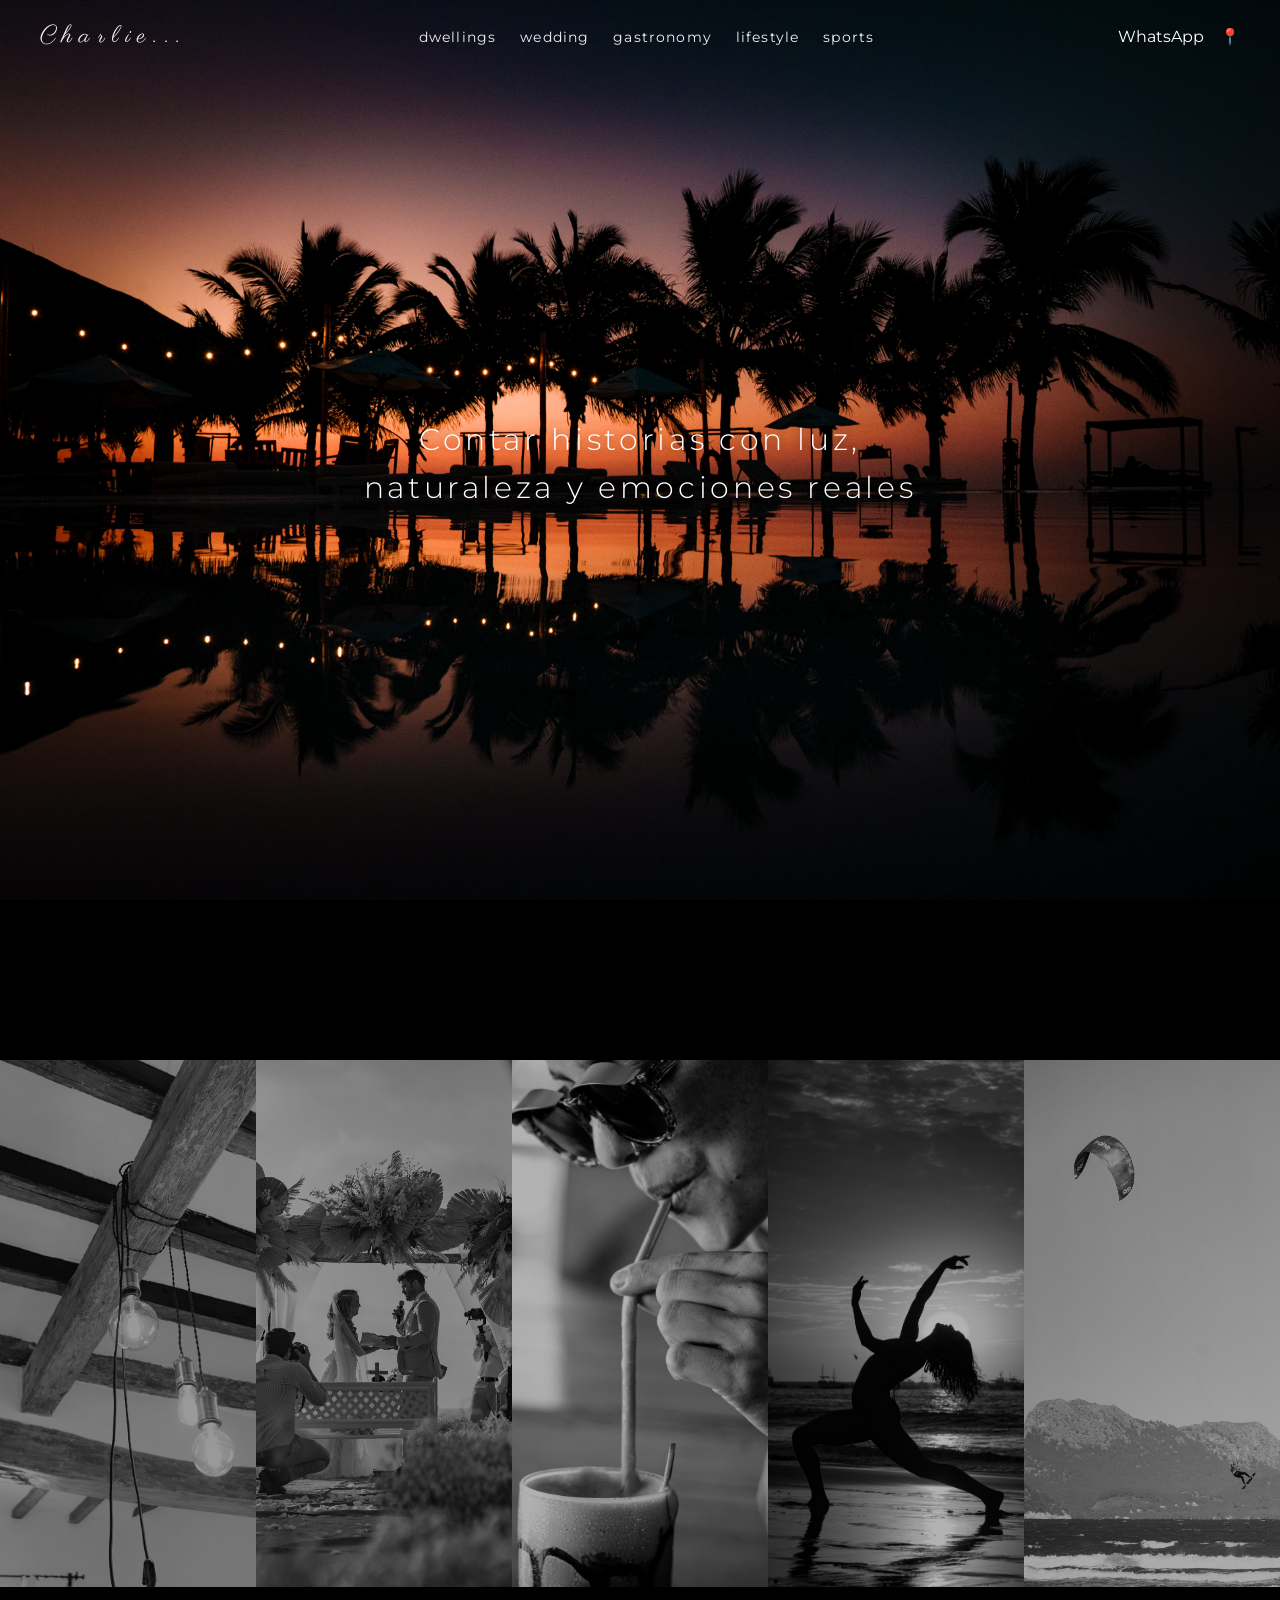
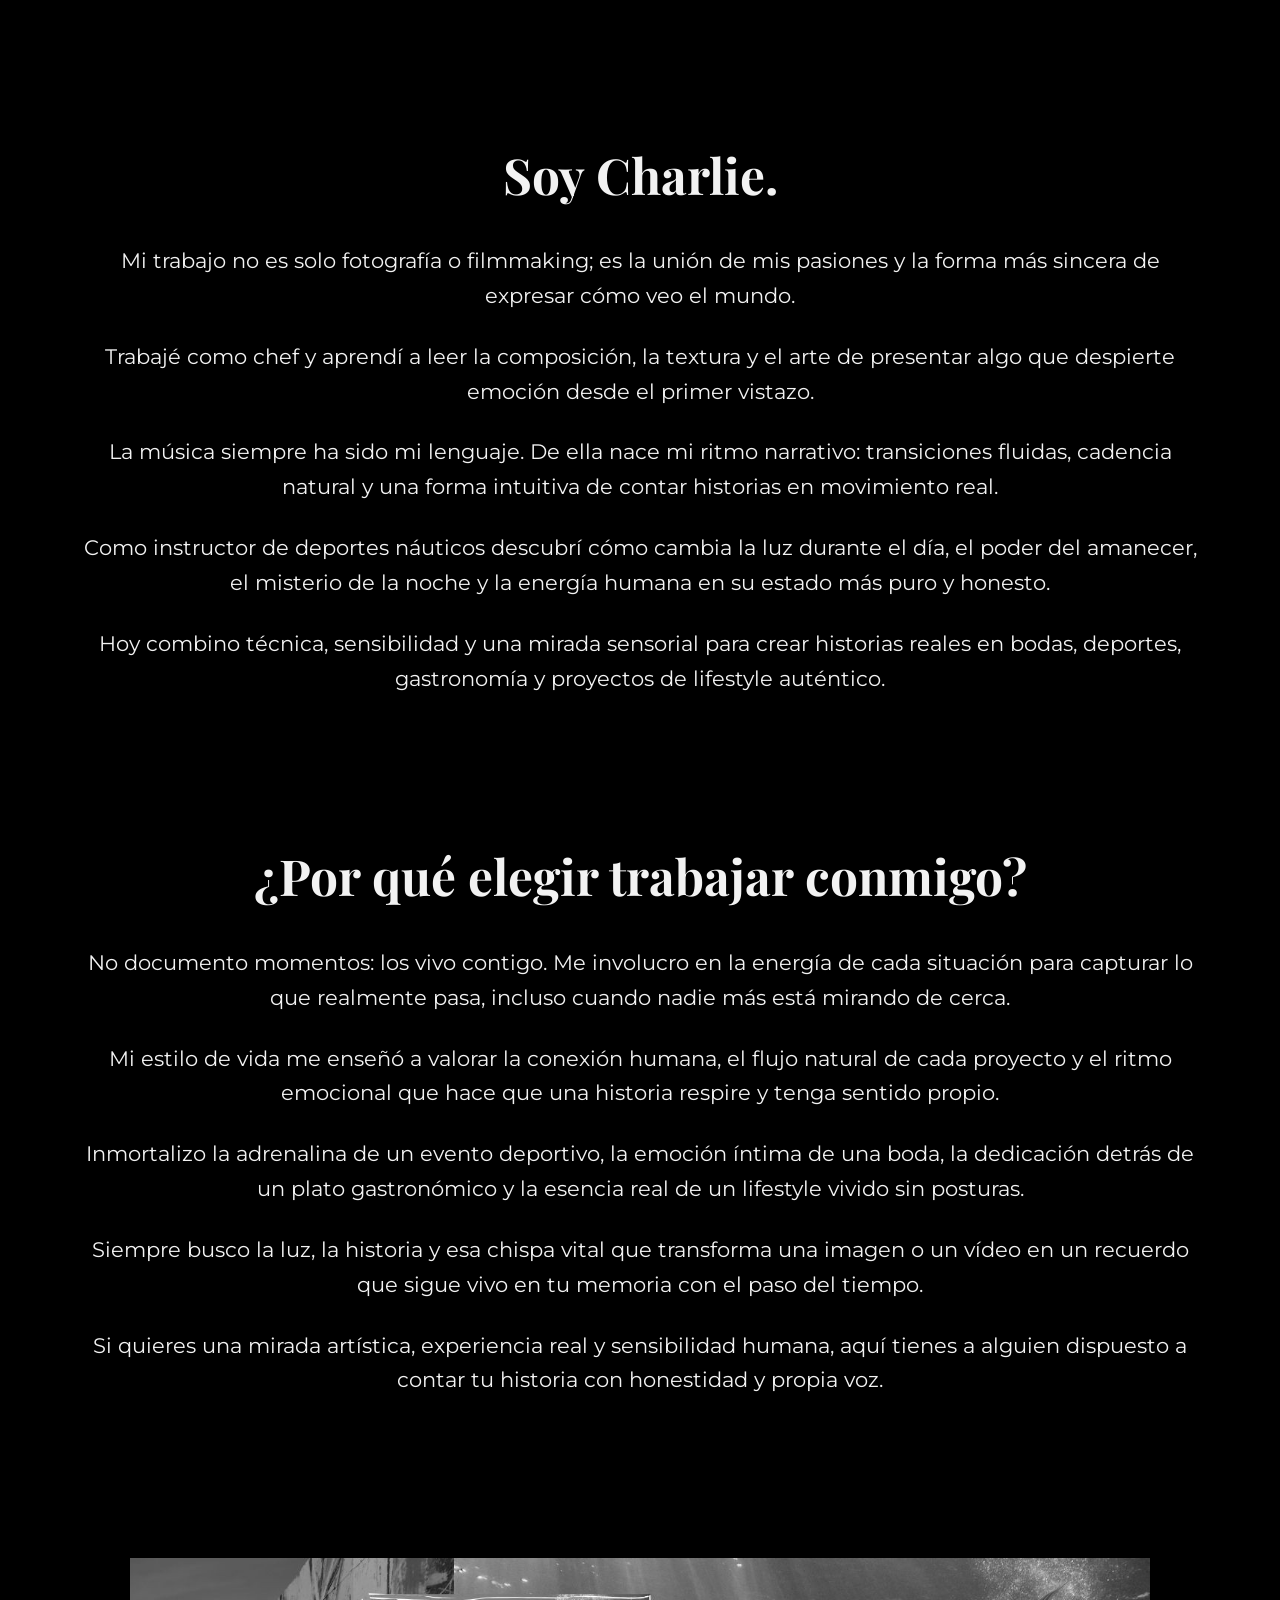
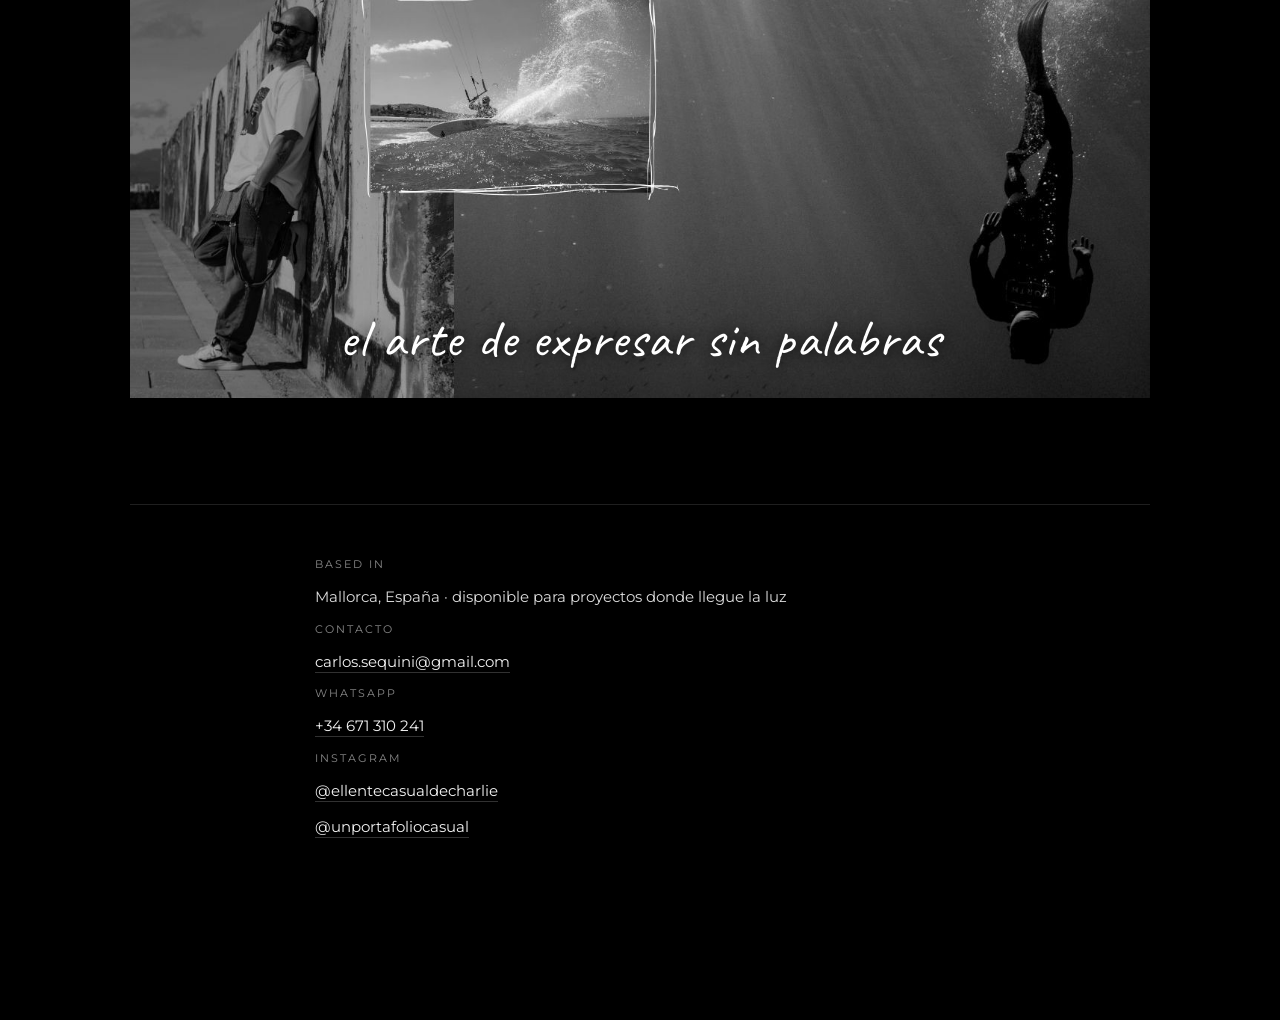
==== commit 66b10258: "Update index.html" ====
--- a/index.html
+++ b/index.html
@@ -389,9 +389,12 @@
     <p class="contact-label">based in</p>
     <p>Mallorca, España · disponible para proyectos donde llegue la luz</p>
 
-    <p class="contact-label">contacto</p>
-    <p><a href="mailto:carlos.sequini@gmail.com">carlos.sequini@gmail.com</a></p>
-    <p><a href="https://wa.me/34671310241" target="_blank">+34 671&nbsp;310&nbsp;241</a></p>
+   <p class="contact-label">contacto</p>
+<p><a href="mailto:carlos.sequini@gmail.com">carlos.sequini@gmail.com</a></p>
+
+<p class="contact-label">whatsapp</p>
+<p><a href="https://wa.me/34671310241" target="_blank">+34&nbsp;671&nbsp;310&nbsp;241</a></p>
+
 
     <p class="contact-label">instagram</p>
     <p><a href="https://instagram.com/ellentecasualdecharlie" target="_blank">@ellentecasualdecharlie</a></p>
@@ -415,3 +418,4 @@
 </body>
 </html>
 
+
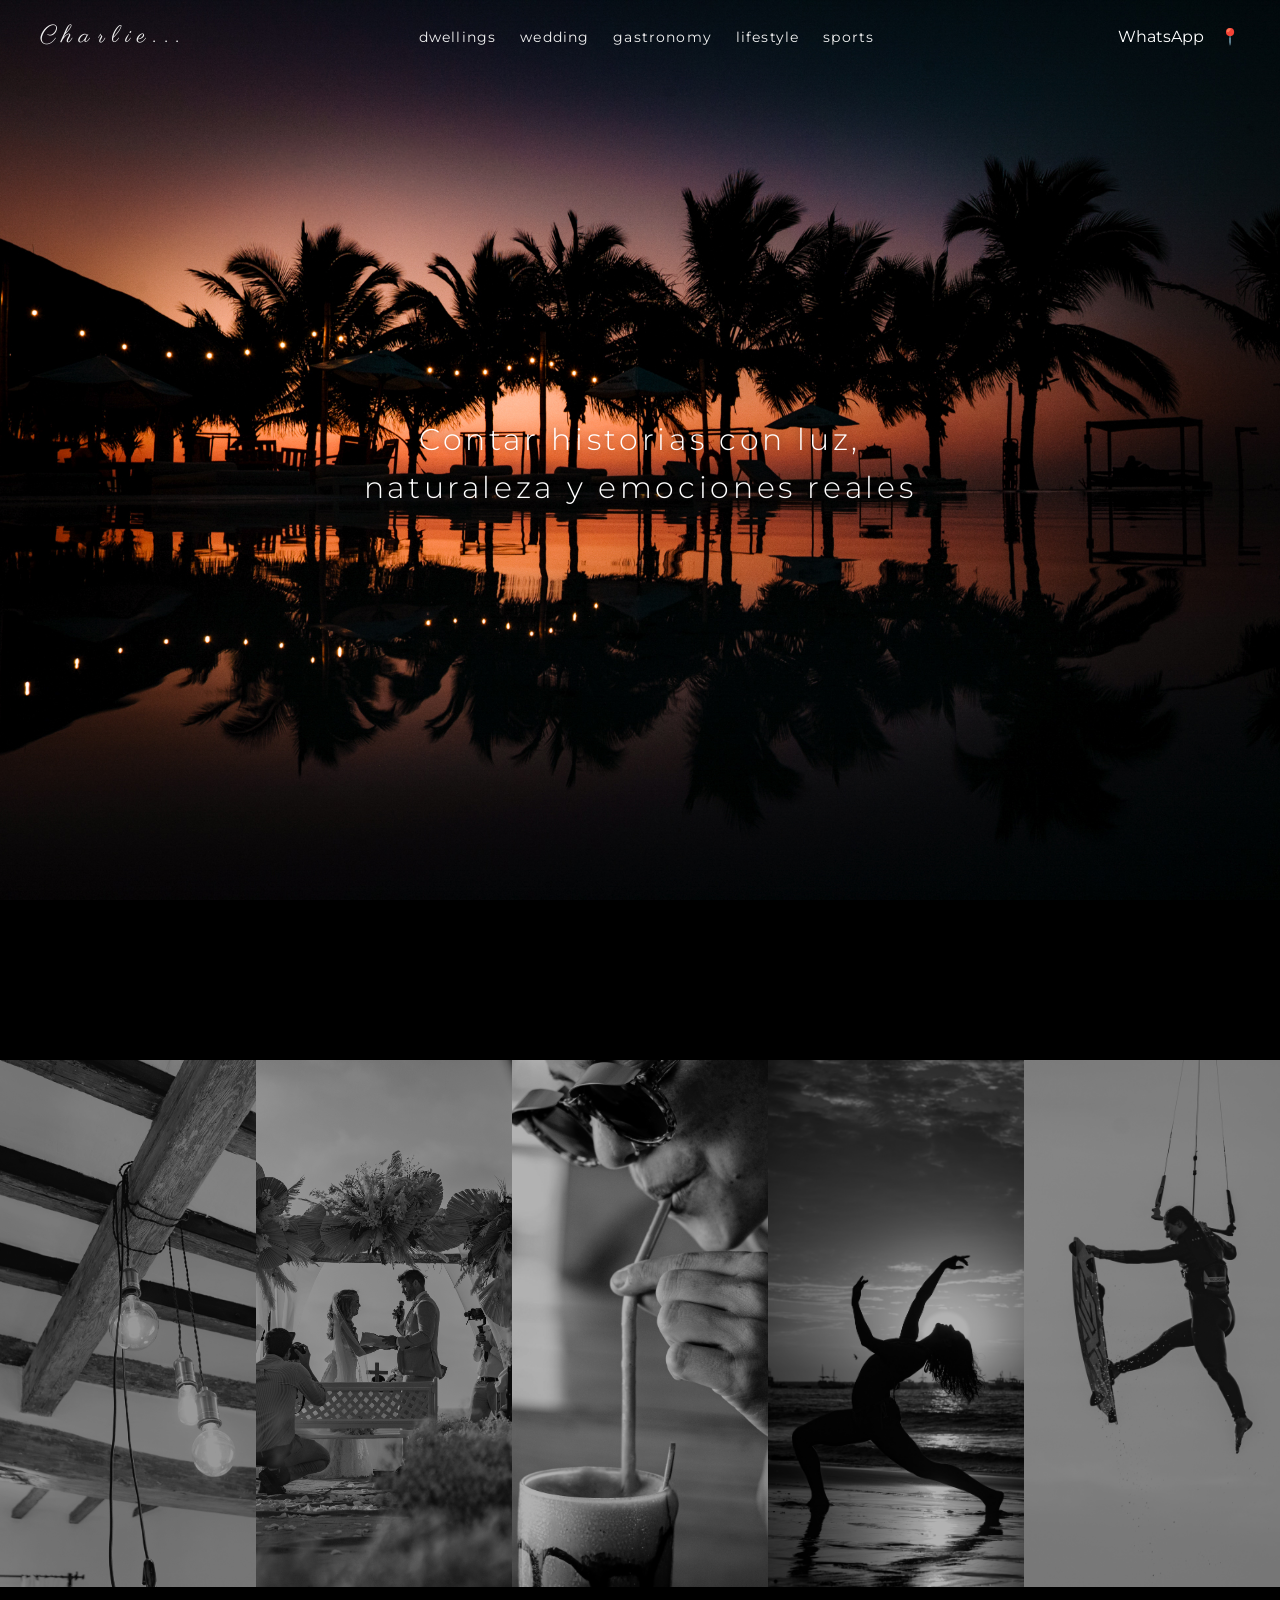
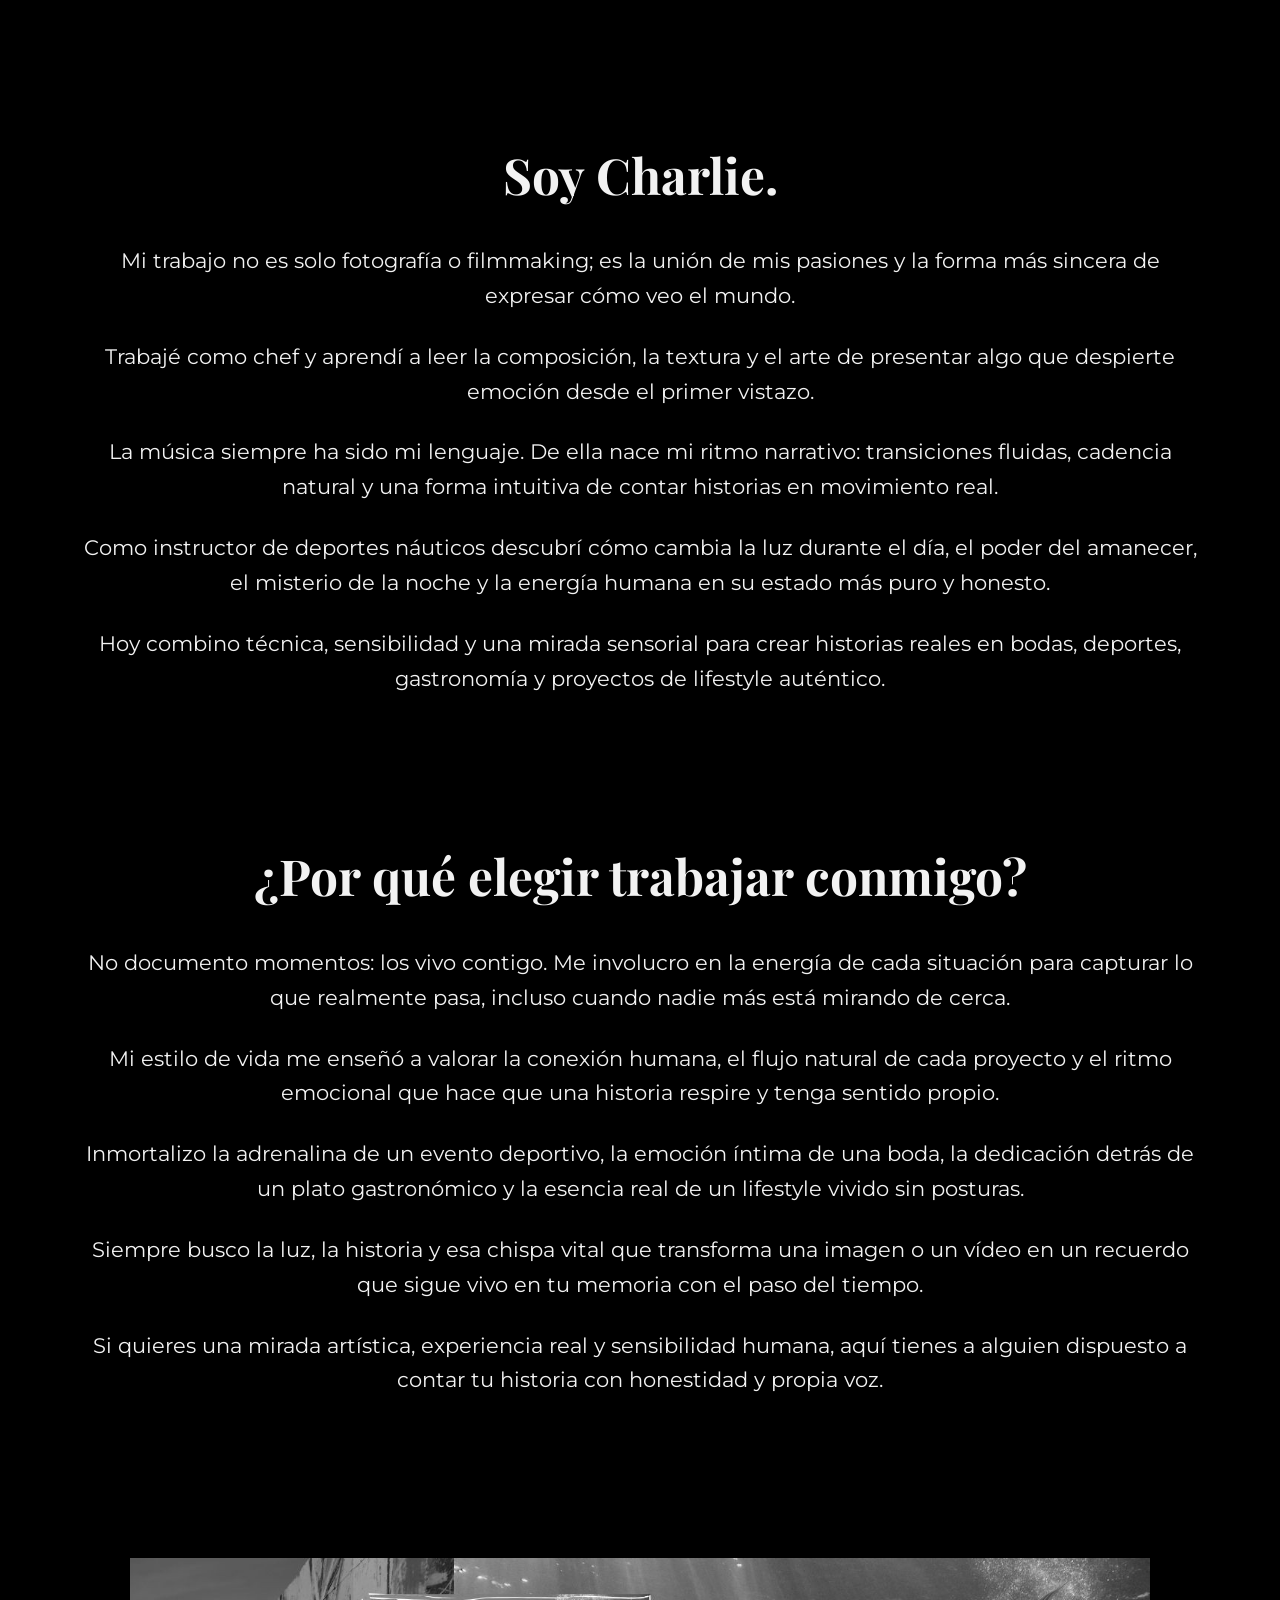
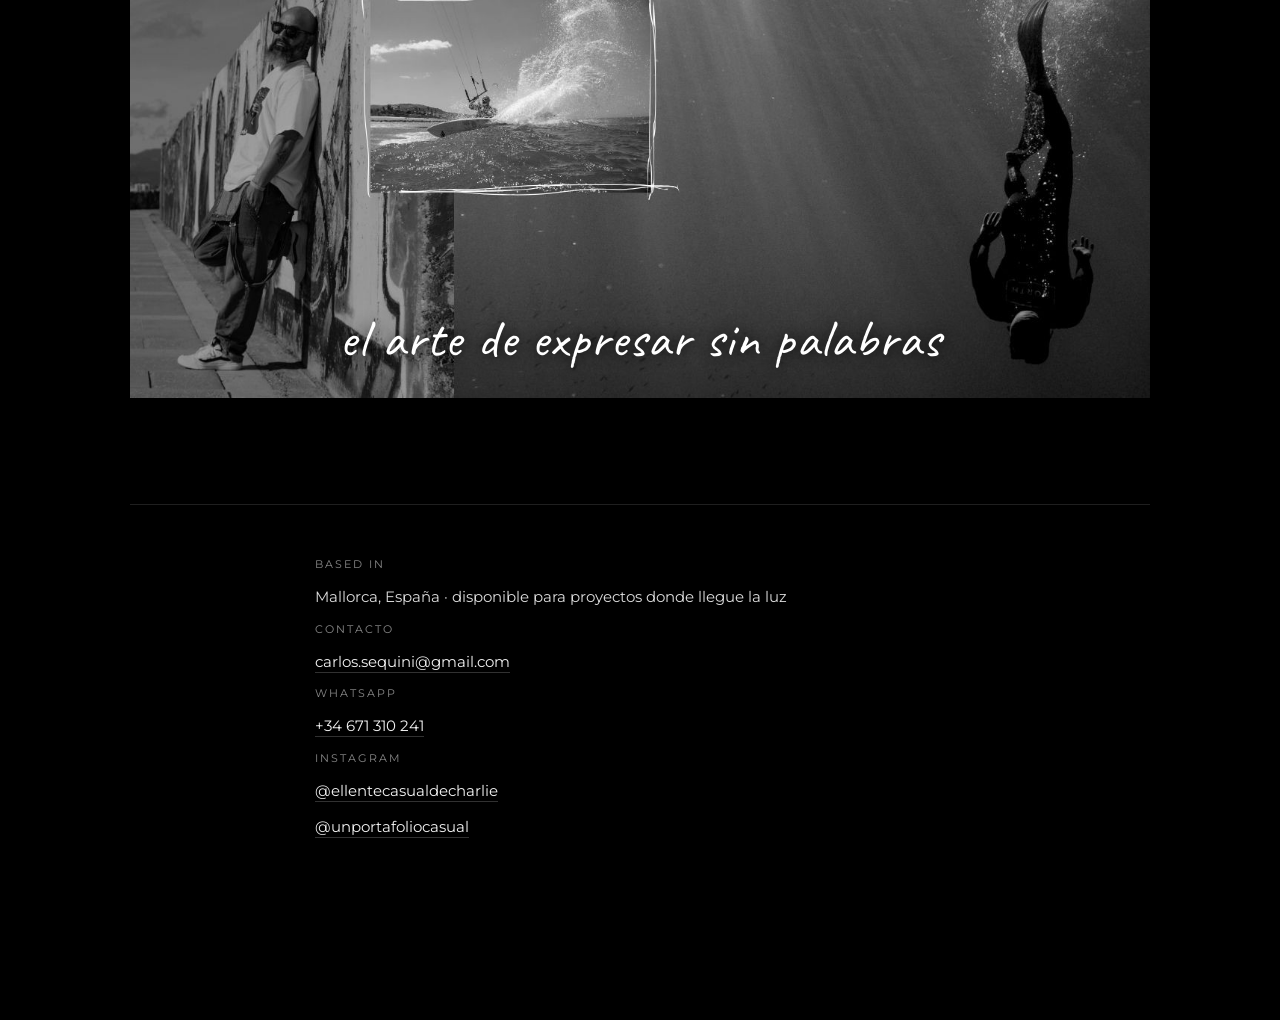
==== commit f73be6f9: "Update index.html" ====
--- a/index.html
+++ b/index.html
@@ -350,7 +350,7 @@
   <a class="category" href="wedding.html"><img src="wedding.jpg" alt="Wedding"><h3>Wedding</h3></a>
   <a class="category" href="gastronomy.html"><img src="gastronomy.jpg" alt="Gastronomy"><h3>Gastronomy</h3></a>
   <a class="category" href="lifestyle.html"><img src="lifestyle.jpg" alt="Lifestyle"><h3>Lifestyle</h3></a>
-  <a class="category" href="sports.html"><img src="saul.jpg" alt="Sports"><h3>Sports</h3></a>
+  <a class="category" href="sports.html"><img src="agost.jpg" alt="Sports"><h3>Sports</h3></a>
 </section>
 
 
@@ -419,3 +419,4 @@
 </html>
 
 
+
